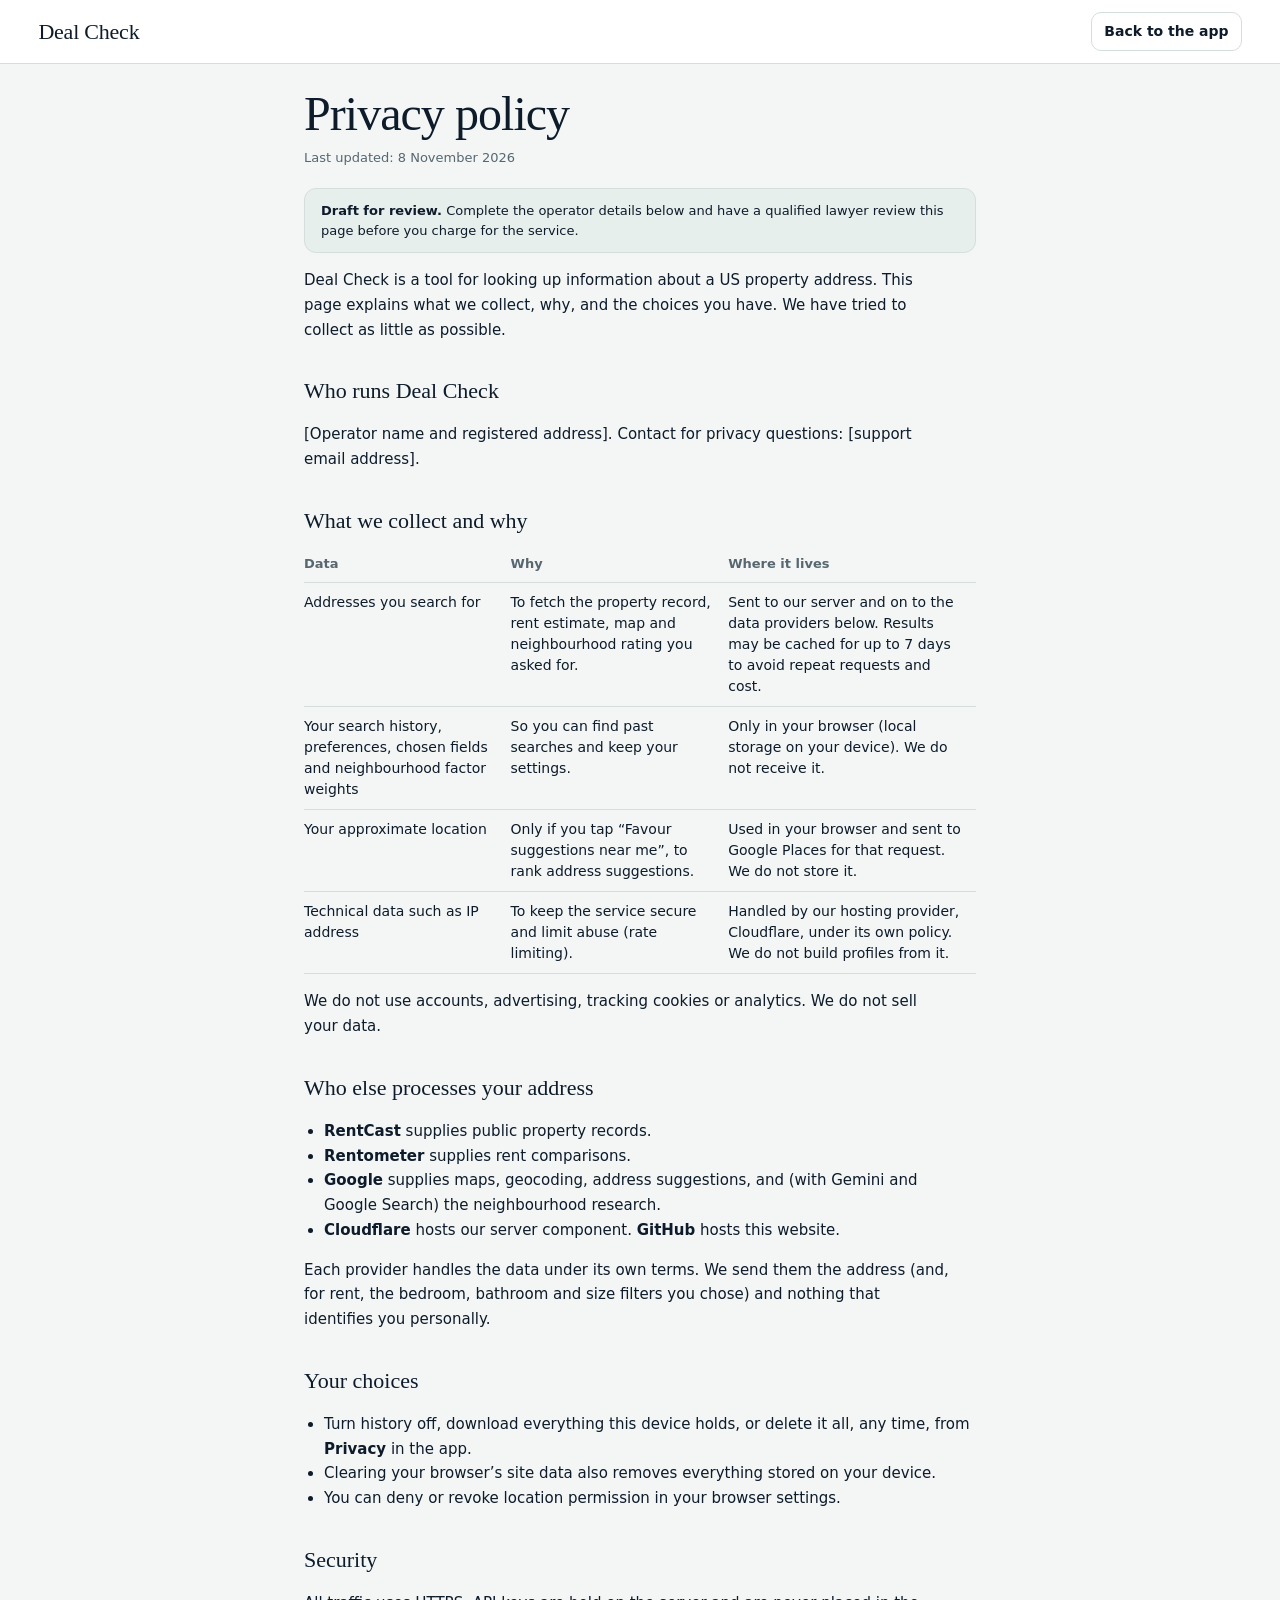
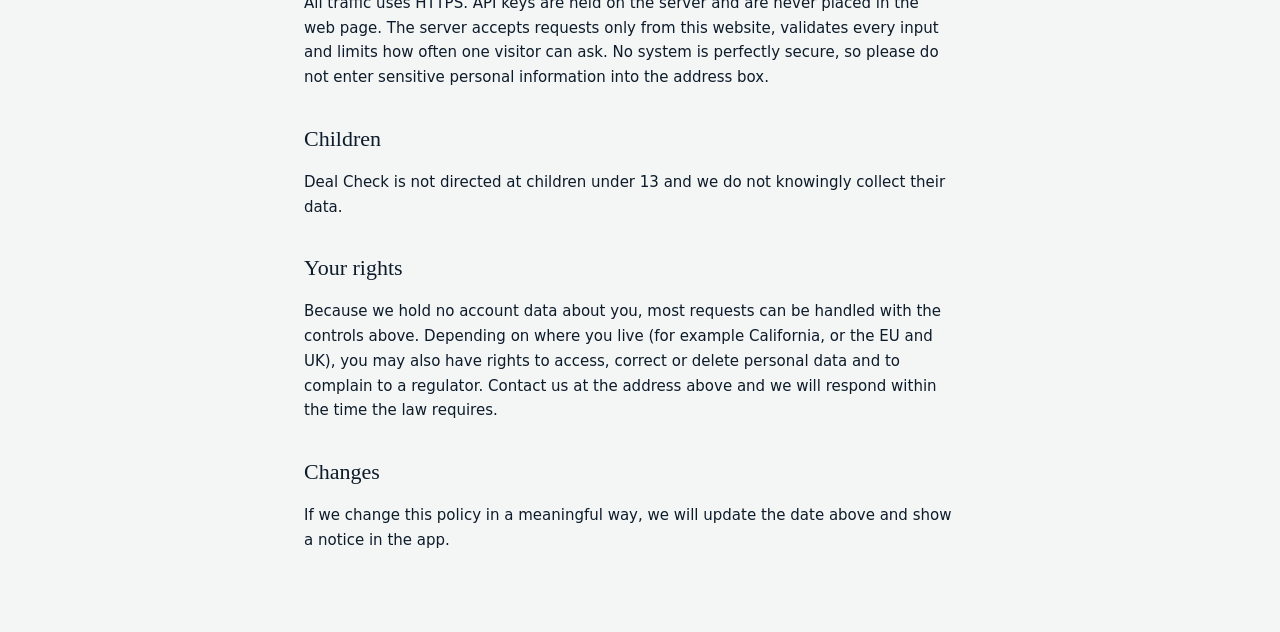
==== privacy.html @ 3b08b1fe "New workspace layout: map band on top 25%, dashboard cards below Co-Authored-By: Claude Sonnet 5.5 <" ====
<!DOCTYPE html>
<html lang="en">
<head>
<meta charset="utf-8">
<meta name="viewport" content="width=device-width, initial-scale=1">
<meta http-equiv="Content-Security-Policy" content="default-src 'self'; style-src 'self' 'unsafe-inline' https://fonts.googleapis.com; font-src https://fonts.gstatic.com; base-uri 'self'; form-action 'none'; object-src 'none'">
<title>Privacy policy | Deal Check</title>
<link href="https://fonts.googleapis.com/css2?family=Hanken+Grotesk:wght@400;500;600&family=Newsreader:opsz,wght@6..72,400;6..72,500&display=swap" rel="stylesheet">
<link rel="stylesheet" href="style.css?v=20261108f">
</head>
<body>
<header class="bar"><a class="brand" href="./">Deal Check</a><nav><a class="btn quiet" href="./">Back to the app</a></nav></header>
<main class="legal">
  <h1>Privacy policy</h1>
  <p class="updated">Last updated: 8 November 2026</p>
  <div class="draft"><strong>Draft for review.</strong> Complete the operator details below and have a qualified lawyer review this page before you charge for the service.</div>

  <p>Deal Check is a tool for looking up information about a US property address. This page explains what we collect, why, and the choices you have. We have tried to collect as little as possible.</p>

  <h2>Who runs Deal Check</h2>
  <p>[Operator name and registered address]. Contact for privacy questions: [support email address].</p>

  <h2>What we collect and why</h2>
  <table>
    <tr><th>Data</th><th>Why</th><th>Where it lives</th></tr>
    <tr><td>Addresses you search for</td><td>To fetch the property record, rent estimate, map and neighbourhood rating you asked for.</td><td>Sent to our server and on to the data providers below. Results may be cached for up to 7 days to avoid repeat requests and cost.</td></tr>
    <tr><td>Your search history, preferences, chosen fields and neighbourhood factor weights</td><td>So you can find past searches and keep your settings.</td><td>Only in your browser (local storage on your device). We do not receive it.</td></tr>
    <tr><td>Your approximate location</td><td>Only if you tap “Favour suggestions near me”, to rank address suggestions.</td><td>Used in your browser and sent to Google Places for that request. We do not store it.</td></tr>
    <tr><td>Technical data such as IP address</td><td>To keep the service secure and limit abuse (rate limiting).</td><td>Handled by our hosting provider, Cloudflare, under its own policy. We do not build profiles from it.</td></tr>
  </table>
  <p>We do not use accounts, advertising, tracking cookies or analytics. We do not sell your data.</p>

  <h2>Who else processes your address</h2>
  <ul>
    <li><strong>RentCast</strong> supplies public property records.</li>
    <li><strong>Rentometer</strong> supplies rent comparisons.</li>
    <li><strong>Google</strong> supplies maps, geocoding, address suggestions, and (with Gemini and Google Search) the neighbourhood research.</li>
    <li><strong>Cloudflare</strong> hosts our server component. <strong>GitHub</strong> hosts this website.</li>
  </ul>
  <p>Each provider handles the data under its own terms. We send them the address (and, for rent, the bedroom, bathroom and size filters you chose) and nothing that identifies you personally.</p>

  <h2>Your choices</h2>
  <ul>
    <li>Turn history off, download everything this device holds, or delete it all, any time, from <strong>Privacy</strong> in the app.</li>
    <li>Clearing your browser’s site data also removes everything stored on your device.</li>
    <li>You can deny or revoke location permission in your browser settings.</li>
  </ul>

  <h2>Security</h2>
  <p>All traffic uses HTTPS. API keys are held on the server and are never placed in the web page. The server accepts requests only from this website, validates every input and limits how often one visitor can ask. No system is perfectly secure, so please do not enter sensitive personal information into the address box.</p>

  <h2>Children</h2>
  <p>Deal Check is not directed at children under 13 and we do not knowingly collect their data.</p>

  <h2>Your rights</h2>
  <p>Because we hold no account data about you, most requests can be handled with the controls above. Depending on where you live (for example California, or the EU and UK), you may also have rights to access, correct or delete personal data and to complain to a regulator. Contact us at the address above and we will respond within the time the law requires.</p>

  <h2>Changes</h2>
  <p>If we change this policy in a meaningful way, we will update the date above and show a notice in the app.</p>
</main>
</body>
</html>
---- style.css ----
/* Deal Check: shared styles for the app and the legal pages */
:root {
  --paper: #f3f6f5; --surface: #ffffff; --ink: #0e1b2a; --muted: #566770;
  --line: #d6dedd; --accent: #17695f; --accent-deep: #0c3f3a; --accent-ink: #ffffff;
  --wash: #e7efed; --err: #a8261c; --shadow: 0 1px 2px rgba(14,27,42,.06), 0 12px 32px -12px rgba(14,27,42,.22);
  --panel: clamp(520px, 56vw, 900px);
  --deep: #0d2b2e; --deep-ink: #eaf3f1;
  --serif: "Newsreader", Georgia, "Times New Roman", serif;
  --sans: "Hanken Grotesk", system-ui, -apple-system, "Segoe UI", sans-serif;
}
@media (prefers-color-scheme: dark) {
  :root {
    --paper: #0a1218; --surface: #111c24; --ink: #e8efee; --muted: #93a6ad;
    --line: #25343d; --accent: #5cc2b3; --accent-deep: #8fd8cc; --accent-ink: #062320;
    --wash: #15242c; --err: #f1978e; --shadow: 0 1px 2px rgba(0,0,0,.4), 0 12px 32px -12px rgba(0,0,0,.7);
  }
}
* { box-sizing: border-box; }
html { -webkit-text-size-adjust: 100%; }
body { margin: 0; font-family: var(--sans); font-size: 15px; line-height: 1.5; color: var(--ink); background: var(--paper); min-height: 100vh; }
a { color: var(--accent); text-underline-offset: 3px; }
:focus-visible { outline: 2px solid var(--accent); outline-offset: 2px; border-radius: 4px; }
[hidden] { display: none !important; }
small { color: var(--muted); font-size: 12px; line-height: 1.5; }

/* ---------- Buttons and fields ---------- */
button, .btn { font: inherit; font-size: 14px; font-weight: 600; padding: 10px 16px; border-radius: 10px; border: 1px solid var(--line); background: var(--surface); color: var(--ink); cursor: pointer; text-decoration: none; text-align: center; display: inline-flex; align-items: center; justify-content: center; gap: 8px; transition: background-color .15s, border-color .15s; }
button:hover:not(:disabled), .btn:hover { border-color: var(--accent); }
button:disabled { opacity: .55; cursor: default; }
button.primary { background: var(--accent); color: var(--accent-ink); border-color: var(--accent); }
button.primary:hover:not(:disabled) { background: var(--accent-deep); border-color: var(--accent-deep); color: var(--paper); }
button.quiet { border-color: transparent; background: transparent; color: var(--ink); }
button.quiet:hover { background: var(--wash); border-color: transparent; }
button.danger { color: var(--err); }
.linkbtn { background: none; border: 0; padding: 0; color: var(--accent); font: inherit; font-size: 13px; font-weight: 500; cursor: pointer; text-align: left; display: inline; }
.linkbtn:disabled { color: var(--muted); }
label { display: block; font-size: 13px; font-weight: 600; margin-bottom: 6px; }
input[type=text], input[type=search], select { width: 100%; padding: 11px 13px; font: inherit; font-size: 15px; color: var(--ink); background: var(--surface); border: 1px solid var(--line); border-radius: 10px; }
select { appearance: auto; }
label.pick { display: flex; align-items: center; gap: 10px; font-weight: 400; margin: 0; font-size: 14px; }
.row { display: flex; gap: 8px; }
.row > * { flex: 1; }

/* ---------- Top bar ---------- */
.bar { display: flex; align-items: center; justify-content: space-between; gap: 12px; padding: 14px clamp(16px, 4vw, 40px); }
.brand { display: flex; align-items: center; gap: 10px; font-family: var(--serif); font-size: 22px; font-weight: 500; letter-spacing: -.01em; color: var(--ink); text-decoration: none; }
.brand svg { width: 28px; height: 28px; color: var(--accent); }
.bar nav { display: flex; gap: 4px; }
.bar nav button, .bar nav a { padding: 8px 12px; font-size: 14px; }
.count { display: inline-block; min-width: 20px; padding: 0 6px; border-radius: 10px; background: var(--wash); color: var(--accent-deep); font-size: 12px; line-height: 20px; text-align: center; }

/* ---------- Home ---------- */
body.home #work { display: none; }
body:not(.home) #hero { display: none; }
#hero { min-height: calc(100vh - 66px); display: flex; flex-direction: column; }
.hero-grid { flex: 1; display: grid; grid-template-columns: minmax(0, 1.05fr) minmax(0, .95fr); gap: clamp(24px, 5vw, 72px); align-items: center; padding: 0 clamp(16px, 4vw, 40px) 24px; max-width: 1280px; width: 100%; margin: 0 auto; }
.hero-copy { max-width: 600px; }
.hero-copy h1 { font-family: var(--serif); font-weight: 400; font-size: clamp(40px, 6vw, 72px); line-height: 1.02; letter-spacing: -.025em; margin: 0 0 18px; }
.hero-copy p.lede { font-size: 18px; line-height: 1.55; color: var(--muted); margin: 0 0 28px; max-width: 46ch; }
.searchbox { background: var(--surface); border: 1px solid var(--line); border-radius: 16px; padding: 10px; box-shadow: var(--shadow); }
.searchbox .acwrap { position: relative; }
.searchbox .field { display: flex; gap: 8px; align-items: stretch; }
.searchbox input#addr { border: 0; background: transparent; font-size: 17px; padding: 14px 14px; }
.searchbox input#addr:focus-visible { outline: none; }
.searchbox .field:focus-within { outline: 2px solid var(--accent); outline-offset: 2px; border-radius: 12px; }
.searchbox button.primary { padding: 0 22px; border-radius: 12px; white-space: nowrap; }
.searchbox .aux { display: flex; justify-content: space-between; gap: 12px; flex-wrap: wrap; padding: 8px 6px 2px; }
#status { font-size: 13px; min-height: 20px; color: var(--muted); padding: 8px 4px 0; }
#status.err { color: var(--err); }
.recents { margin-top: 18px; display: flex; flex-wrap: wrap; gap: 8px; align-items: center; }
.recents span { font-size: 13px; color: var(--muted); margin-right: 4px; }
.recents button { font-size: 13px; font-weight: 500; padding: 6px 12px; border-radius: 999px; background: transparent; max-width: 100%; overflow: hidden; text-overflow: ellipsis; white-space: nowrap; }
.hero-art { width: 100%; max-width: 560px; justify-self: center; color: var(--accent); }
.hero-art svg { width: 100%; height: auto; display: block; }
.hero-art .lot { fill: none; stroke: currentColor; stroke-width: 1.4; stroke-linecap: round; stroke-linejoin: round; opacity: .55; }
.hero-art .lot.main { stroke-width: 2.4; opacity: 1; }
.hero-art .house { fill: var(--wash); stroke: currentColor; stroke-width: 2.4; stroke-linejoin: round; }
.hero-art .road { fill: none; stroke: var(--line); stroke-width: 22; stroke-linecap: round; }
.hero-art .dash { fill: none; stroke: var(--muted); stroke-width: 1.4; stroke-dasharray: 7 9; opacity: .6; }
.hero-art .pin { fill: var(--accent); }
.hero-art .pinhole { fill: var(--surface); }
.draw { stroke-dasharray: 1; stroke-dashoffset: 1; animation: draw 1.6s cubic-bezier(.3,.7,.2,1) .15s forwards; }
@keyframes draw { to { stroke-dashoffset: 0; } }
.proof { max-width: 1280px; width: 100%; margin: 0 auto; padding: 0 clamp(16px, 4vw, 40px) 36px; display: grid; grid-template-columns: repeat(3, 1fr); gap: 0; }
.proof div { padding: 18px 24px 4px 0; border-top: 1px solid var(--line); }
.proof div + div { padding-left: 24px; border-left: 1px solid var(--line); }
.proof h2 { font-family: var(--serif); font-weight: 500; font-size: 20px; margin: 0 0 4px; }
.proof p { margin: 0; color: var(--muted); font-size: 14px; max-width: 34ch; }
.foot-note { padding: 0 clamp(16px, 4vw, 40px) 28px; max-width: 1280px; width: 100%; margin: 0 auto; color: var(--muted); font-size: 12px; }
.foot-note a { color: var(--muted); }

/* ---------- Workspace ---------- */
#work { display: grid; grid-template-columns: var(--panel) minmax(0, 1fr); height: 100vh; }
body:not(.home) .bar { position: absolute; z-index: 40; width: var(--panel); padding: 12px 20px; background: var(--surface); border-bottom: 1px solid var(--line); border-right: 1px solid var(--line); }
body:not(.home) #work { padding-top: 0; }
#panel { background: var(--surface); border-right: 1px solid var(--line); overflow-y: auto; padding: 74px 20px 28px; display: flex; flex-direction: column; gap: 16px; }
#found { font-family: var(--serif); font-size: 24px; line-height: 1.2; letter-spacing: -.01em; }
#acc { font-size: 13px; color: var(--muted); margin-top: -8px; }
.kpis { display: grid; grid-template-columns: repeat(3, 1fr); border: 1px solid var(--line); border-radius: 14px; overflow: hidden; background: var(--paper); }
.kpis div { padding: 12px 14px; min-width: 0; }
.kpis div + div { border-left: 1px solid var(--line); }
.kpis b { display: block; font-family: var(--serif); font-weight: 500; font-size: 24px; line-height: 1.1; letter-spacing: -.01em; white-space: nowrap; overflow: hidden; text-overflow: ellipsis; }
.kpis span { font-size: 12px; color: var(--muted); }
.tabs { display: flex; gap: 4px; border-bottom: 1px solid var(--line); margin: 0 -4px; }
.tabs button { border: 0; border-radius: 0; background: transparent; padding: 10px 14px; color: var(--muted); border-bottom: 2px solid transparent; margin-bottom: -1px; }
.tabs button[aria-selected=true] { color: var(--ink); border-bottom-color: var(--accent); }
.tabs button:hover { border-color: transparent; border-bottom-color: var(--line); }
.tabs button[aria-selected=true]:hover { border-bottom-color: var(--accent); }
.tabpanel { display: flex; flex-direction: column; gap: 12px; }
.tabpanel h2 { font-family: var(--serif); font-weight: 500; font-size: 20px; margin: 0; }
.note { color: var(--muted); font-size: 12px; line-height: 1.5; }
.err { color: var(--err); font-size: 13px; }
dl { margin: 0; display: grid; grid-template-columns: 1fr auto; gap: 0 16px; font-size: 14px; }
dt, dd { padding: 9px 0; border-bottom: 1px solid var(--line); margin: 0; }
dt { color: var(--muted); } dd { font-weight: 600; text-align: right; }
details summary { cursor: pointer; color: var(--accent); font-weight: 600; font-size: 14px; padding: 4px 0; }
details > div, details > ul, details > p { margin-top: 8px; }
#pickList, #rPickList { display: grid; gap: 8px; }
#rent .grid2 { display: grid; grid-template-columns: 1fr 1fr; gap: 10px; }
#rent .f label { font-size: 12px; color: var(--muted); font-weight: 500; }
#rent select, #rent input[type=text] { padding: 9px 11px; font-size: 14px; }
#rentOut .big { font-family: var(--serif); font-size: 34px; line-height: 1.1; letter-spacing: -.02em; margin: 4px 0 10px; }
#rentOut .big span { font-family: var(--sans); font-size: 13px; letter-spacing: 0; color: var(--muted); }
#nrsOut .score { display: flex; align-items: baseline; gap: 14px; margin: 4px 0 8px; }
#nrsOut .score b { font-family: var(--serif); font-weight: 500; font-size: 56px; line-height: 1; color: var(--accent); }
#nrsOut .score span { color: var(--muted); font-size: 13px; }
#nrsOut table { width: 100%; border-collapse: collapse; font-size: 13px; margin-top: 8px; }
#nrsOut th, #nrsOut td { text-align: right; padding: 7px 4px; border-bottom: 1px solid var(--line); }
#nrsOut th:first-child, #nrsOut td:first-child { text-align: left; }
#nrsOut th { color: var(--muted); font-weight: 500; }
#nrsOut details { margin-top: 10px; }
#nrsOut p, #nrsOut li { margin: 6px 0; font-size: 13px; line-height: 1.5; }
#nrsOut ul { padding-left: 18px; margin: 4px 0; }
.panel-foot { margin-top: auto; padding-top: 8px; display: flex; gap: 14px; flex-wrap: wrap; }
.panel-foot a { font-size: 12px; color: var(--muted); }

#stage { position: relative; min-height: 100vh; }
#map { position: absolute; inset: 0; }
#empty { position: absolute; inset: 0; display: grid; place-items: center; color: var(--muted); padding: 24px; text-align: center; }
.mapctl { position: absolute; top: 16px; right: 16px; display: flex; flex-direction: column; gap: 8px; align-items: flex-end; z-index: 5; }
.mapctl .seg, .mapctl .zoom { display: flex; background: var(--surface); border: 1px solid var(--line); border-radius: 12px; box-shadow: var(--shadow); overflow: hidden; }
.mapctl button { border: 0; border-radius: 0; padding: 9px 14px; background: transparent; }
.mapctl button[aria-pressed=true] { background: var(--accent); color: var(--accent-ink); }
.mapctl .zoom button { padding: 9px 14px; font-size: 18px; line-height: 1; }
.mapctl .zoom button + button { border-left: 1px solid var(--line); }
.mapctl .btn { box-shadow: var(--shadow); font-size: 13px; padding: 8px 12px; }
.maplegal { position: absolute; left: 16px; bottom: 16px; max-width: 360px; font-size: 11px; color: var(--muted); background: var(--surface); padding: 6px 10px; border-radius: 8px; border: 1px solid var(--line); z-index: 5; }

/* ---------- Suggestions ---------- */
#acList { display: none; position: absolute; left: -10px; right: -10px; top: calc(100% + 10px); z-index: 60; background: var(--surface); border: 1px solid var(--line); border-radius: 14px; max-height: 340px; overflow-y: auto; box-shadow: var(--shadow); }
#acList .grp { font-size: 12px; font-weight: 600; color: var(--muted); padding: 10px 14px 4px; }
#acList .opt { padding: 9px 14px; cursor: pointer; font-size: 15px; line-height: 1.3; }
#acList .opt small { display: block; }
#acList .opt[aria-selected=true], #acList .opt:hover { background: var(--wash); }
#acList .foot { padding: 8px 14px; border-top: 1px solid var(--line); }

/* ---------- Dialogs ---------- */
dialog { border: 1px solid var(--line); border-radius: 18px; padding: 0; background: var(--surface); color: var(--ink); box-shadow: var(--shadow); width: min(640px, calc(100vw - 24px)); max-height: calc(100vh - 32px); }
dialog::backdrop { background: rgba(8,16,24,.55); }
dialog[open] { display: flex; flex-direction: column; }
.dlg-head { display: flex; align-items: flex-start; justify-content: space-between; gap: 12px; padding: 20px 22px 8px; }
.dlg-head h2 { font-family: var(--serif); font-weight: 500; font-size: 26px; margin: 0; letter-spacing: -.01em; }
.dlg-head p { margin: 4px 0 0; color: var(--muted); font-size: 13px; }
.dlg-body { padding: 8px 22px 22px; overflow-y: auto; display: flex; flex-direction: column; gap: 14px; }
.dlg-tools { display: flex; gap: 8px; flex-wrap: wrap; align-items: center; }
.dlg-tools input { flex: 1; min-width: 160px; }
#histList { list-style: none; margin: 0; padding: 0; border-top: 1px solid var(--line); }
#histList li { display: flex; gap: 10px; align-items: center; padding: 12px 0; border-bottom: 1px solid var(--line); }
#histList .open { flex: 1; min-width: 0; text-align: left; background: none; border: 0; padding: 0; display: block; font-weight: 400; }
#histList .addr { display: block; font-weight: 600; font-size: 15px; overflow: hidden; text-overflow: ellipsis; white-space: nowrap; }
#histList .meta { display: flex; gap: 6px 14px; flex-wrap: wrap; font-size: 12px; color: var(--muted); margin-top: 2px; }
#histList .meta b { color: var(--ink); font-weight: 600; }
#histList .del { padding: 6px 10px; font-size: 13px; }
.empty-state { padding: 28px 0; color: var(--muted); text-align: center; }
.setting { display: flex; gap: 12px; align-items: flex-start; padding: 12px 14px; background: var(--paper); border: 1px solid var(--line); border-radius: 12px; }
.setting input { margin-top: 4px; width: 18px; height: 18px; accent-color: var(--accent); }
.setting strong { display: block; font-size: 14px; }
.setting small { display: block; }
.dlg-body h3 { font-size: 14px; margin: 6px 0 0; }
.dlg-body p, .dlg-body li { font-size: 13px; color: var(--muted); margin: 0; }
.dlg-body ul { margin: 0; padding-left: 18px; display: grid; gap: 4px; }

/* ---------- Notice bar ---------- */
#notice { position: fixed; left: 50%; transform: translateX(-50%); bottom: 16px; z-index: 80; width: min(560px, calc(100vw - 24px)); background: var(--ink); color: var(--paper); border-radius: 14px; padding: 14px 16px; display: flex; gap: 14px; align-items: center; box-shadow: var(--shadow); font-size: 13px; }
#notice p { margin: 0; flex: 1; }
#notice button:not(.linkbtn) { padding: 8px 14px; font-size: 13px; background: var(--paper); color: var(--ink); border-color: var(--paper); }
#notice .linkbtn { color: var(--paper); text-decoration: underline; font-size: 13px; background: none; border: 0; padding: 0; }

/* ---------- Legal pages ---------- */
.legal { max-width: 720px; margin: 0 auto; padding: 8px clamp(16px, 4vw, 24px) 64px; }
.legal h1 { font-family: var(--serif); font-weight: 400; font-size: clamp(34px, 5vw, 48px); letter-spacing: -.02em; line-height: 1.1; margin: 16px 0 6px; }
.legal h2 { font-family: var(--serif); font-weight: 500; font-size: 22px; margin: 32px 0 6px; }
.legal p, .legal li { color: var(--ink); line-height: 1.65; max-width: 68ch; }
.legal ul { padding-left: 20px; }
.legal .updated { color: var(--muted); font-size: 13px; margin: 0 0 20px; }
.legal .draft { background: var(--wash); border: 1px solid var(--line); border-radius: 12px; padding: 12px 16px; font-size: 13px; margin: 16px 0 8px; }
.legal table { width: 100%; border-collapse: collapse; font-size: 14px; margin: 8px 0; }
.legal th, .legal td { text-align: left; padding: 9px 10px 9px 0; border-bottom: 1px solid var(--line); vertical-align: top; }
.legal th { color: var(--muted); font-weight: 600; font-size: 13px; }

/* ---------- Small screens ---------- */
@media (max-width: 900px) {
  .hero-grid { grid-template-columns: 1fr; padding-top: 8px; }
  .hero-art { order: -1; max-width: 200px; }
  .proof { grid-template-columns: 1fr; }
  .proof div + div { padding-left: 0; border-left: 0; }
  #hero { min-height: 0; }
  #work { grid-template-columns: 1fr; height: auto; }
  body:not(.home) .bar { position: static; width: auto; border-right: 0; }
  #panel { padding-top: 16px; border-right: 0; overflow: visible; }
  #stage { min-height: 70vh; order: -1; }
  body:not(.home) #work { display: flex; flex-direction: column; }
  .maplegal { display: none; }
}
@media (max-width: 520px) {
  .searchbox .field { flex-direction: column; }
  .searchbox button.primary { padding: 13px; }
  .kpis b { font-size: 20px; }
  #rent .grid2 { grid-template-columns: 1fr; }
}
@media (prefers-reduced-motion: reduce) {
  .draw { animation: none; stroke-dashoffset: 0; }
  * { transition: none !important; }
}
@media print {
  .bar, #notice, .mapctl, .maplegal { display: none !important; }
  #work { display: block; height: auto; } #panel { overflow: visible; }
}



.wgrid { display: grid; grid-template-columns: 1fr 84px; gap: 8px 14px; align-items: center; margin: 10px 0 8px; }
.wgrid label { margin: 0; font-weight: 400; font-size: 14px; }
.wgrid input { padding: 7px 10px; text-align: right; }

/* ===== Workspace: map band on top, report below ===== */
body:not(.home) .bar { position: static; width: auto; padding: 12px clamp(16px, 3vw, 40px); background: var(--surface); border: 0; border-bottom: 1px solid var(--line); }
body:not(.home) #work { display: block; height: auto; padding: 0; }
body:not(.home) #stage { height: 25vh; min-height: 190px; order: 0; position: relative; }
body:not(.home) #panel { display: block; overflow: visible; border: 0; background: transparent; max-width: 1560px; margin: -64px auto 0; padding: 0 clamp(16px, 3vw, 40px) 40px; position: relative; z-index: 3; }
.mapctl { top: 14px; right: clamp(16px, 3vw, 40px); flex-direction: row; align-items: center; }
.maplegal { display: none; }

.hero-card { display: grid; grid-template-columns: minmax(0, 1fr) minmax(320px, 560px); gap: 16px 36px; align-items: center; background: var(--surface); border: 1px solid var(--line); border-radius: 22px; padding: 24px 28px; box-shadow: var(--shadow); }
#found { font-size: clamp(24px, 2.8vw, 38px); line-height: 1.12; }
#acc { margin: 6px 0 0; }
.hero-card .searchbox { box-shadow: none; border-radius: 14px; padding: 6px; background: var(--paper); }
.hero-card .searchbox .field { flex-direction: row; }
.hero-card .searchbox input#addr { font-size: 15px; padding: 11px 12px; }
.hero-card .searchbox button.primary { padding: 0 18px; }
.hero-card #status { min-height: 0; padding: 0 6px; }
.hero-card #status:empty { display: none; }
.hero-card #acList { left: -6px; right: -6px; }

body:not(.home) .kpis { display: grid; grid-template-columns: repeat(4, minmax(0, 1fr)); margin-top: 16px; border: 0; border-radius: 22px; background: var(--deep); color: var(--deep-ink); overflow: hidden; }
.kpis div { padding: 20px 26px 22px; display: flex; flex-direction: column; gap: 6px; cursor: pointer; transition: background-color .15s; }
.kpis div:hover { background: rgba(255,255,255,.06); }
.kpis div + div { border-left: 1px solid rgba(255,255,255,.14); }
.kpis span { order: -1; font-size: 13px; color: rgba(234,243,241,.72); }
.kpis b { font-size: clamp(28px, 3.2vw, 44px); line-height: 1.05; font-weight: 400; }

.cols { display: grid; grid-template-columns: repeat(3, minmax(0, 1fr)); gap: 20px; align-items: start; margin-top: 20px; }
.block { background: var(--surface); border: 1px solid var(--line); border-radius: 22px; padding: 24px; display: flex; flex-direction: column; gap: 12px; scroll-margin-top: 16px; min-width: 0; }
#details h2 { font-family: var(--serif); font-weight: 500; font-size: 22px; margin: 0 0 6px; }
#rent .grid2 { grid-template-columns: 1fr 1fr; }
.panel-foot { margin-top: 24px; padding-top: 0; }

@media (max-width: 1280px) {
  .cols { grid-template-columns: repeat(2, minmax(0, 1fr)); }
  #pNrs { grid-column: 1 / -1; }
}
@media (max-width: 900px) {
  body:not(.home) #stage { min-height: 170px; }
  .hero-card { grid-template-columns: 1fr; padding: 20px; }
  body:not(.home) .kpis { grid-template-columns: repeat(2, minmax(0, 1fr)); }
  .kpis div:nth-child(3) { border-left: 0; }
  .kpis div:nth-child(n+3) { border-top: 1px solid rgba(255,255,255,.14); }
}
@media (max-width: 760px) {
  .cols { grid-template-columns: 1fr; }
  .mapctl .seg button, .mapctl .zoom button { padding: 7px 10px; }
  .hero-card .searchbox .field { flex-direction: column; }
  .hero-card .searchbox button.primary { padding: 11px; }
}
@media (max-width: 900px) { .kpis b { white-space: normal; overflow: visible; font-size: clamp(22px, 6vw, 32px); } }
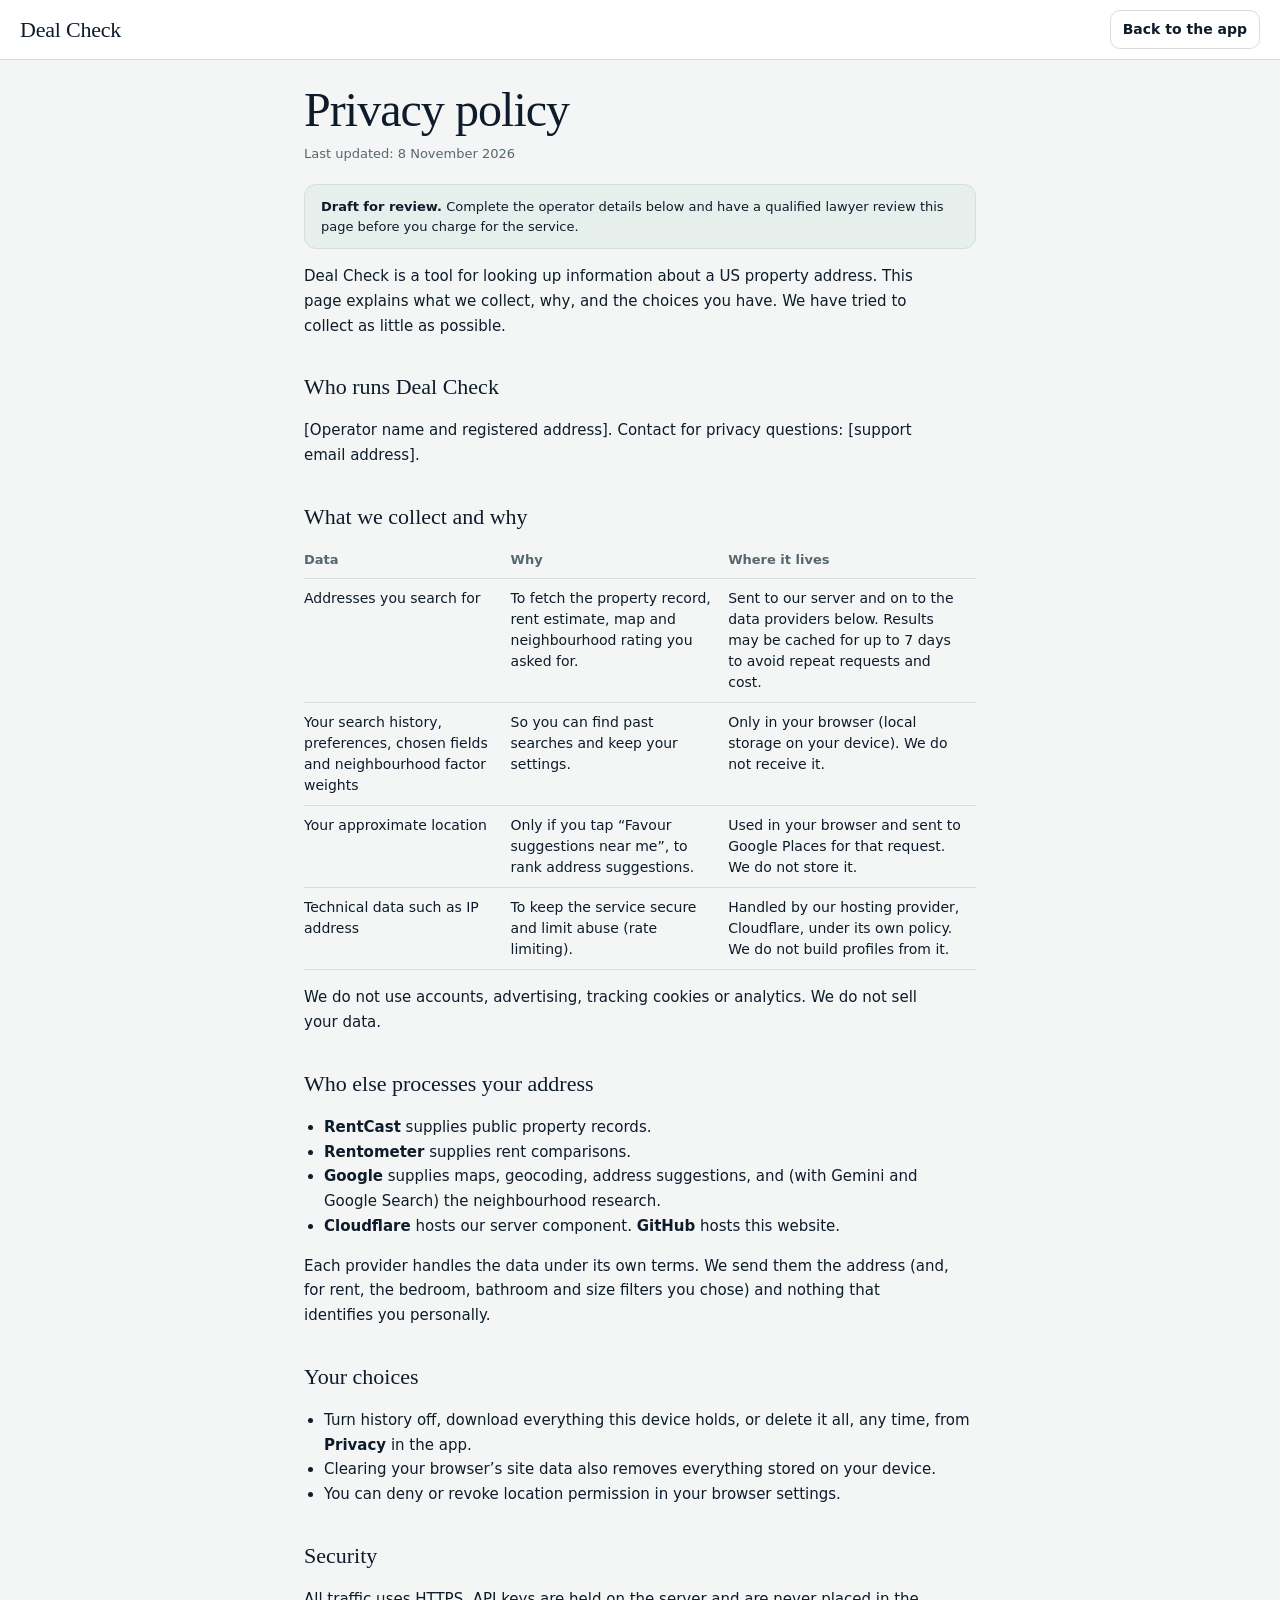
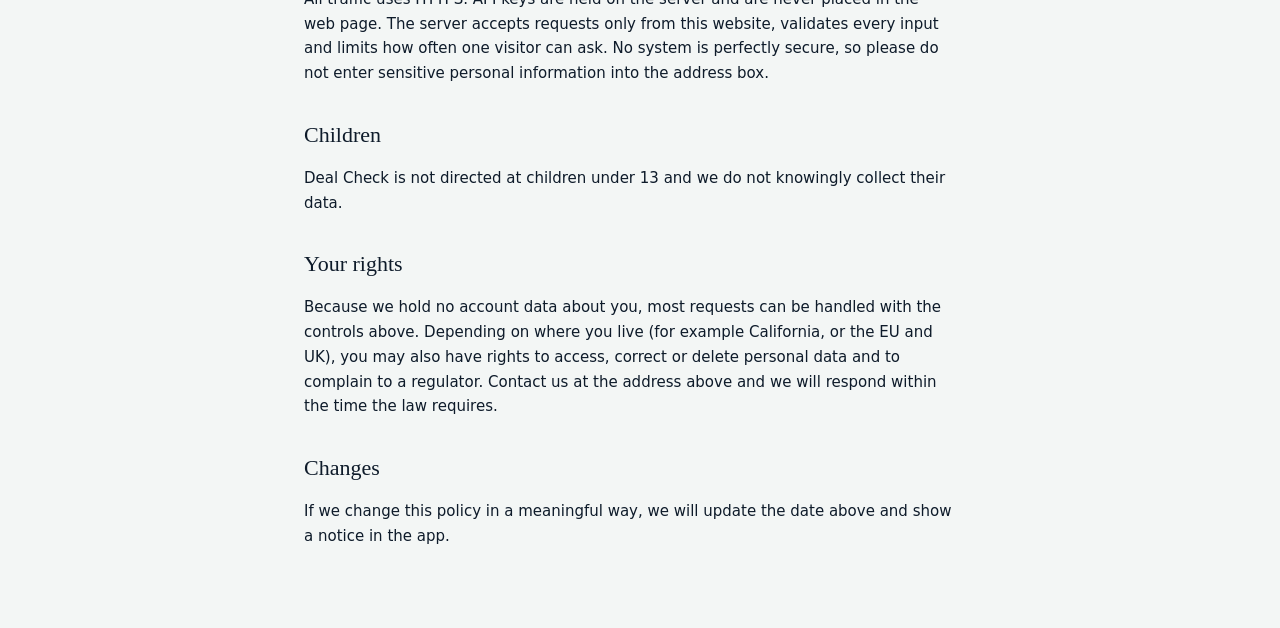
==== commit 489cc16c: "Four-quadrant workspace; apartment/condo building notice with unit number entry Co-Authored-By: Clau" ====
--- a/privacy.html
+++ b/privacy.html
@@ -6,7 +6,7 @@
 <meta http-equiv="Content-Security-Policy" content="default-src 'self'; style-src 'self' 'unsafe-inline' https://fonts.googleapis.com; font-src https://fonts.gstatic.com; base-uri 'self'; form-action 'none'; object-src 'none'">
 <title>Privacy policy | Deal Check</title>
 <link href="https://fonts.googleapis.com/css2?family=Hanken+Grotesk:wght@400;500;600&family=Newsreader:opsz,wght@6..72,400;6..72,500&display=swap" rel="stylesheet">
-<link rel="stylesheet" href="style.css?v=20261108f">
+<link rel="stylesheet" href="style.css?v=20261108h">
 </head>
 <body>
 <header class="bar"><a class="brand" href="./">Deal Check</a><nav><a class="btn quiet" href="./">Back to the app</a></nav></header>
--- a/style.css
+++ b/style.css
@@ -233,53 +233,65 @@
 .wgrid label { margin: 0; font-weight: 400; font-size: 14px; }
 .wgrid input { padding: 7px 10px; text-align: right; }
 
-/* ===== Workspace: map band on top, report below ===== */
-body:not(.home) .bar { position: static; width: auto; padding: 12px clamp(16px, 3vw, 40px); background: var(--surface); border: 0; border-bottom: 1px solid var(--line); }
-body:not(.home) #work { display: block; height: auto; padding: 0; }
-body:not(.home) #stage { height: 25vh; min-height: 190px; order: 0; position: relative; }
-body:not(.home) #panel { display: block; overflow: visible; border: 0; background: transparent; max-width: 1560px; margin: -64px auto 0; padding: 0 clamp(16px, 3vw, 40px) 40px; position: relative; z-index: 3; }
-.mapctl { top: 14px; right: clamp(16px, 3vw, 40px); flex-direction: row; align-items: center; }
+/* ===== Workspace: four quadrants (overview, map, rent, neighbourhood) ===== */
+.sr { position: absolute; left: -9999px; }
+body:not(.home) { height: 100vh; display: flex; flex-direction: column; overflow: hidden; }
+body:not(.home) .bar { position: relative; z-index: 50; width: auto; flex: none; padding: 10px 20px; gap: 20px; background: var(--surface); border: 0; border-bottom: 1px solid var(--line); }
+.barsearch { display: none; flex: 1; max-width: 780px; position: relative; margin: 0 auto; }
+body:not(.home) .barsearch { display: block; }
+body:not(.home) #work { flex: 1; min-height: 0; height: auto; display: grid; grid-template-columns: repeat(2, minmax(0, 1fr)); grid-template-rows: repeat(2, minmax(0, 1fr)); gap: 12px; padding: 12px; }
+.quad { background: var(--surface); border: 1px solid var(--line); border-radius: 18px; padding: 20px 24px; overflow-y: auto; min-width: 0; min-height: 0; display: flex; flex-direction: column; gap: 12px; }
+.plain { display: flex; flex-direction: column; gap: 12px; }
+body:not(.home) #stage { min-height: 0; border-radius: 18px; overflow: hidden; border: 1px solid var(--line); position: relative; }
+.mapctl { top: 12px; right: 12px; flex-direction: row; align-items: center; }
 .maplegal { display: none; }
 
-.hero-card { display: grid; grid-template-columns: minmax(0, 1fr) minmax(320px, 560px); gap: 16px 36px; align-items: center; background: var(--surface); border: 1px solid var(--line); border-radius: 22px; padding: 24px 28px; box-shadow: var(--shadow); }
-#found { font-size: clamp(24px, 2.8vw, 38px); line-height: 1.12; }
-#acc { margin: 6px 0 0; }
-.hero-card .searchbox { box-shadow: none; border-radius: 14px; padding: 6px; background: var(--paper); }
-.hero-card .searchbox .field { flex-direction: row; }
-.hero-card .searchbox input#addr { font-size: 15px; padding: 11px 12px; }
-.hero-card .searchbox button.primary { padding: 0 18px; }
-.hero-card #status { min-height: 0; padding: 0 6px; }
-.hero-card #status:empty { display: none; }
-.hero-card #acList { left: -6px; right: -6px; }
-
-body:not(.home) .kpis { display: grid; grid-template-columns: repeat(4, minmax(0, 1fr)); margin-top: 16px; border: 0; border-radius: 22px; background: var(--deep); color: var(--deep-ink); overflow: hidden; }
-.kpis div { padding: 20px 26px 22px; display: flex; flex-direction: column; gap: 6px; cursor: pointer; transition: background-color .15s; }
+/* search lives in the top bar */
+.barsearch .searchbox { box-shadow: none; border-radius: 12px; padding: 4px; background: var(--paper); }
+.barsearch .searchbox .field { flex-direction: row; }
+.barsearch .searchbox input#addr { font-size: 15px; padding: 9px 12px; }
+.barsearch .searchbox button.primary { padding: 0 16px; }
+.barsearch .aux { display: none; }
+.barsearch #status { position: absolute; left: 0; right: 0; top: calc(100% + 6px); z-index: 70; min-height: 0; background: var(--surface); border: 1px solid var(--line); border-radius: 10px; padding: 8px 12px; box-shadow: var(--shadow); }
+.barsearch #status:empty { display: none; }
+.barsearch #acList { left: 0; right: 0; top: calc(100% + 8px); }
+
+/* overview quadrant */
+#found { font-family: var(--serif); font-size: clamp(20px, 2vw, 28px); line-height: 1.15; letter-spacing: -.01em; }
+#acc { margin: 4px 0 0; }
+.callout { background: var(--wash); border: 1px solid var(--line); border-left: 4px solid var(--accent); border-radius: 12px; padding: 14px 16px; display: flex; flex-direction: column; gap: 8px; }
+.callout strong { font-size: 15px; }
+.callout p { margin: 0; font-size: 13px; line-height: 1.5; color: var(--muted); max-width: 70ch; }
+.unitrow { display: flex; gap: 8px; flex-wrap: wrap; }
+.unitrow input { flex: 1; min-width: 150px; max-width: 240px; padding: 9px 12px; }
+.unitrow button { padding: 9px 16px; }
+body:not(.home) .kpis { display: grid; grid-template-columns: repeat(auto-fit, minmax(130px, 1fr)); border: 0; border-radius: 16px; background: var(--deep); color: var(--deep-ink); overflow: hidden; }
+.kpis div { padding: 14px 18px 16px; display: flex; flex-direction: column; gap: 4px; cursor: pointer; transition: background-color .15s; }
 .kpis div:hover { background: rgba(255,255,255,.06); }
 .kpis div + div { border-left: 1px solid rgba(255,255,255,.14); }
-.kpis span { order: -1; font-size: 13px; color: rgba(234,243,241,.72); }
-.kpis b { font-size: clamp(28px, 3.2vw, 44px); line-height: 1.05; font-weight: 400; }
-
-.cols { display: grid; grid-template-columns: repeat(3, minmax(0, 1fr)); gap: 20px; align-items: start; margin-top: 20px; }
-.block { background: var(--surface); border: 1px solid var(--line); border-radius: 22px; padding: 24px; display: flex; flex-direction: column; gap: 12px; scroll-margin-top: 16px; min-width: 0; }
-#details h2 { font-family: var(--serif); font-weight: 500; font-size: 22px; margin: 0 0 6px; }
-#rent .grid2 { grid-template-columns: 1fr 1fr; }
-.panel-foot { margin-top: 24px; padding-top: 0; }
-
-@media (max-width: 1280px) {
-  .cols { grid-template-columns: repeat(2, minmax(0, 1fr)); }
-  #pNrs { grid-column: 1 / -1; }
-}
-@media (max-width: 900px) {
-  body:not(.home) #stage { min-height: 170px; }
-  .hero-card { grid-template-columns: 1fr; padding: 20px; }
-  body:not(.home) .kpis { grid-template-columns: repeat(2, minmax(0, 1fr)); }
-  .kpis div:nth-child(3) { border-left: 0; }
-  .kpis div:nth-child(n+3) { border-top: 1px solid rgba(255,255,255,.14); }
-}
-@media (max-width: 760px) {
-  .cols { grid-template-columns: 1fr; }
-  .mapctl .seg button, .mapctl .zoom button { padding: 7px 10px; }
-  .hero-card .searchbox .field { flex-direction: column; }
-  .hero-card .searchbox button.primary { padding: 11px; }
-}
-@media (max-width: 900px) { .kpis b { white-space: normal; overflow: visible; font-size: clamp(22px, 6vw, 32px); } }
+.kpis span { order: -1; font-size: 12px; color: rgba(234,243,241,.72); }
+.kpis b { font-size: clamp(20px, 1.9vw, 28px); line-height: 1.1; font-weight: 400; }
+#details h2 { font-family: var(--serif); font-weight: 500; font-size: 20px; margin: 0 0 4px; }
+.panel-foot { margin-top: auto; padding-top: 8px; display: flex; gap: 14px; flex-wrap: wrap; align-items: center; }
+.panel-foot a { font-size: 12px; color: var(--muted); }
+#rent .grid2 { grid-template-columns: repeat(3, minmax(0, 1fr)); }
+.wgrid { display: grid; grid-template-columns: 1fr 84px; gap: 8px 14px; align-items: center; margin: 10px 0 8px; }
+.wgrid label { margin: 0; font-weight: 400; font-size: 14px; }
+.wgrid input { padding: 7px 10px; text-align: right; }
+
+/* short or narrow screens: one scrolling column, map first */
+@media (max-width: 1000px), (max-height: 560px) {
+  body:not(.home) { height: auto; display: block; overflow: visible; }
+  body:not(.home) .bar { flex-wrap: wrap; }
+  .barsearch { order: 3; flex-basis: 100%; max-width: none; margin: 0; }
+  body:not(.home) #work { display: flex; flex-direction: column; padding: 12px; }
+  body:not(.home) #stage { order: -1; height: 42vh; min-height: 260px; }
+  .quad { overflow: visible; }
+  #rent .grid2 { grid-template-columns: 1fr 1fr; }
+}
+@media (max-width: 520px) {
+  .barsearch .searchbox .field { flex-direction: column; }
+  .barsearch .searchbox button.primary { padding: 10px; }
+  .kpis b { white-space: normal; }
+}
+.quad > *, .plain > * { flex-shrink: 0; }
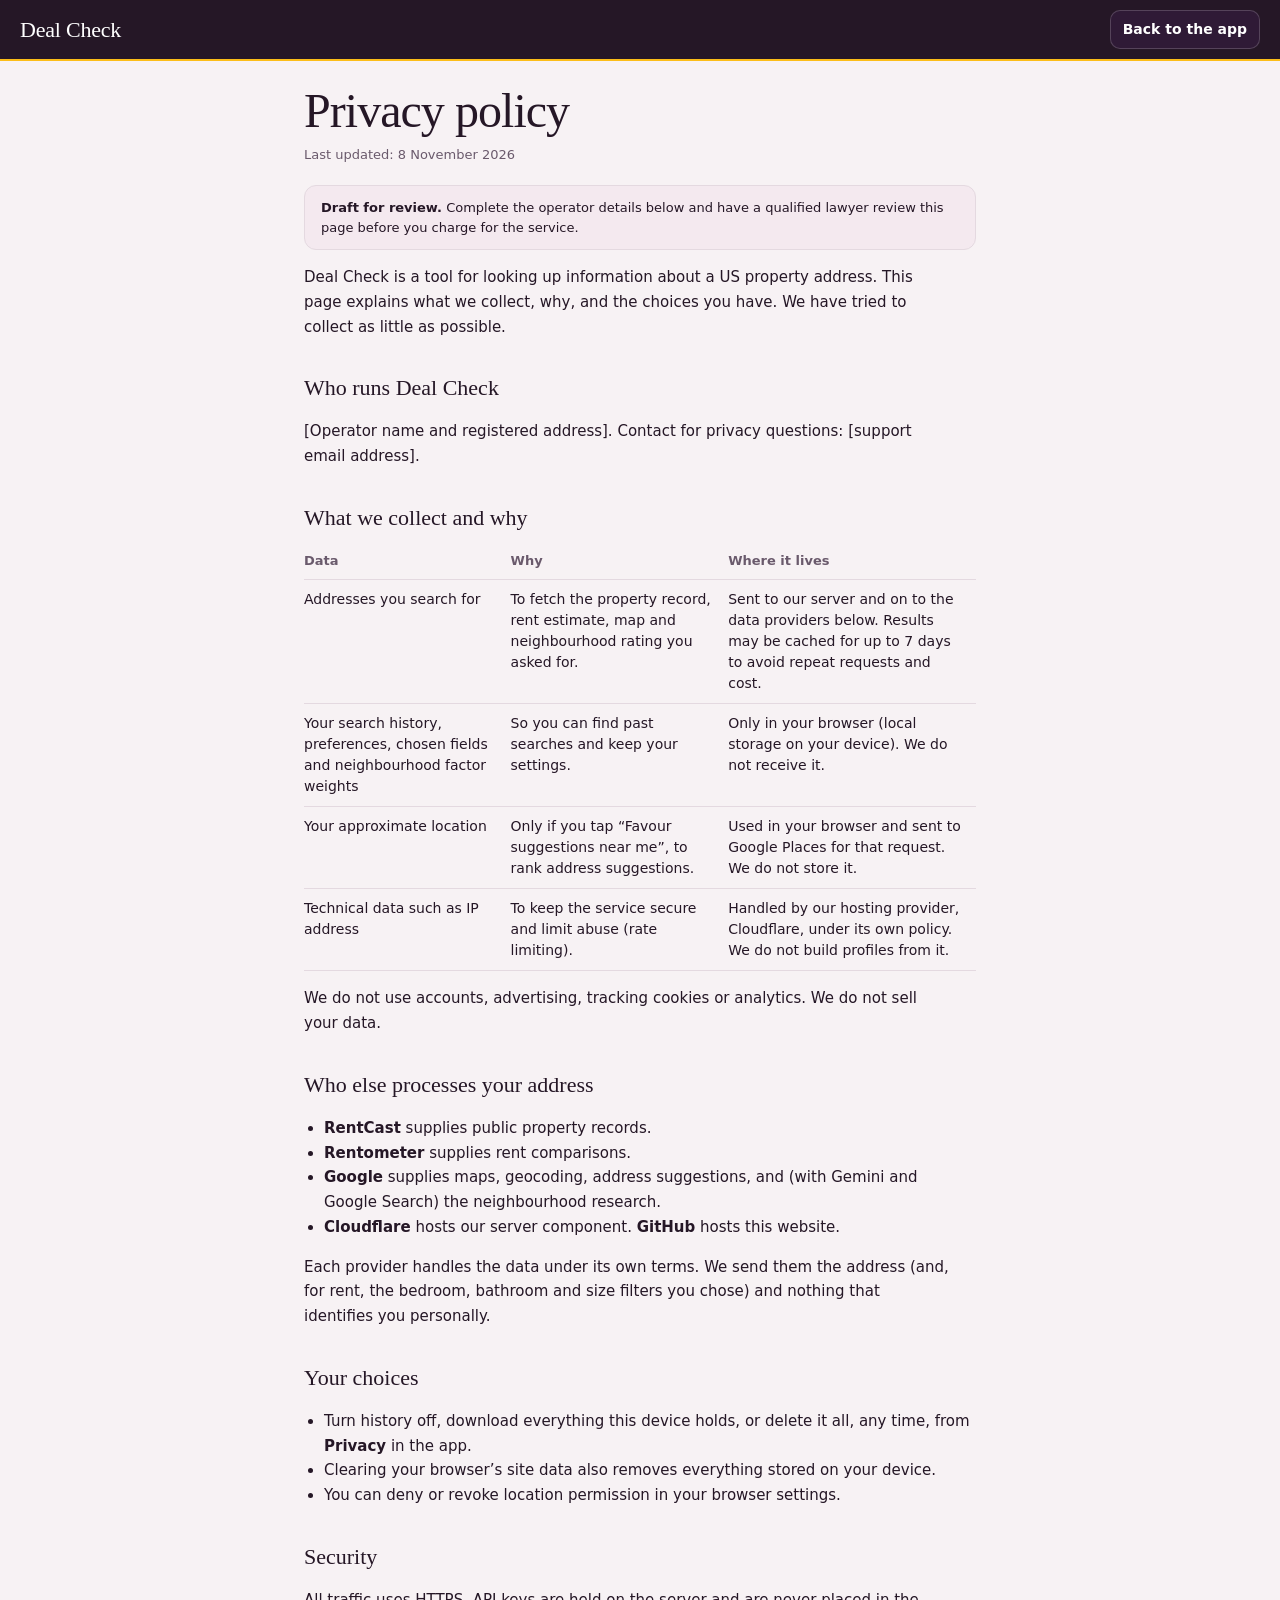
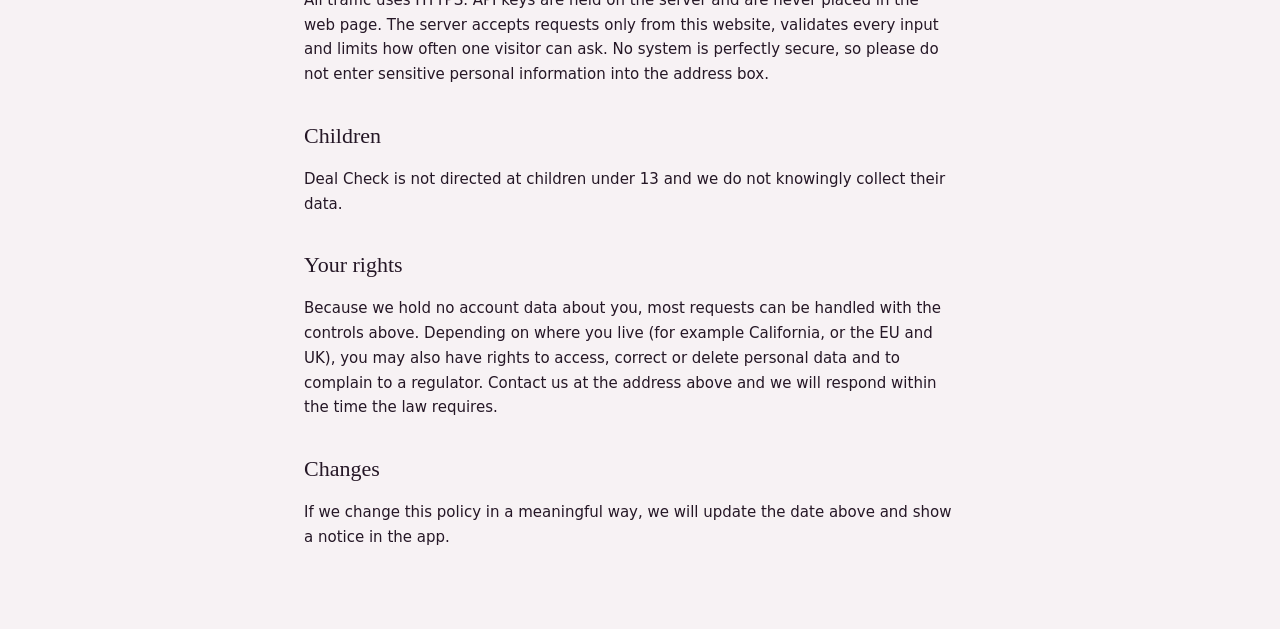
==== commit 032842c6: "Auto-run neighbourhood rating; rebrand with plum, burgundy and gold palette Co-Authored-By: Claude S" ====
--- a/privacy.html
+++ b/privacy.html
@@ -6,7 +6,7 @@
 <meta http-equiv="Content-Security-Policy" content="default-src 'self'; style-src 'self' 'unsafe-inline' https://fonts.googleapis.com; font-src https://fonts.gstatic.com; base-uri 'self'; form-action 'none'; object-src 'none'">
 <title>Privacy policy | Deal Check</title>
 <link href="https://fonts.googleapis.com/css2?family=Hanken+Grotesk:wght@400;500;600&family=Newsreader:opsz,wght@6..72,400;6..72,500&display=swap" rel="stylesheet">
-<link rel="stylesheet" href="style.css?v=20261108h">
+<link rel="stylesheet" href="style.css?v=20261108j">
 </head>
 <body>
 <header class="bar"><a class="brand" href="./">Deal Check</a><nav><a class="btn quiet" href="./">Back to the app</a></nav></header>
--- a/style.css
+++ b/style.css
@@ -1,18 +1,21 @@
 /* Deal Check: shared styles for the app and the legal pages */
 :root {
-  --paper: #f3f6f5; --surface: #ffffff; --ink: #0e1b2a; --muted: #566770;
-  --line: #d6dedd; --accent: #17695f; --accent-deep: #0c3f3a; --accent-ink: #ffffff;
-  --wash: #e7efed; --err: #a8261c; --shadow: 0 1px 2px rgba(14,27,42,.06), 0 12px 32px -12px rgba(14,27,42,.22);
+  /* Brand: deep plum, burgundy, gold and blush pink */
+  --plum: #251726; --burgundy: #5b1f45; --gold: #fcbd18; --gold-deep: #d1a82c; --gold-ink: #251726; --blush: #fa9ba3;
+  --paper: #f7f2f4; --surface: #ffffff; --ink: #251726; --muted: #6a5a6c;
+  --line: #e4d9e0; --accent: #8b2a62; --accent-deep: #5b1f45; --accent-ink: #ffffff;
+  --wash: #f4e9ef; --err: #b3261e; --shadow: 0 1px 2px rgba(37,23,38,.08), 0 14px 34px -14px rgba(37,23,38,.28);
+  --deep: #251726; --deep-ink: #ffffff;
   --panel: clamp(520px, 56vw, 900px);
-  --deep: #0d2b2e; --deep-ink: #eaf3f1;
   --serif: "Newsreader", Georgia, "Times New Roman", serif;
   --sans: "Hanken Grotesk", system-ui, -apple-system, "Segoe UI", sans-serif;
 }
 @media (prefers-color-scheme: dark) {
   :root {
-    --paper: #0a1218; --surface: #111c24; --ink: #e8efee; --muted: #93a6ad;
-    --line: #25343d; --accent: #5cc2b3; --accent-deep: #8fd8cc; --accent-ink: #062320;
-    --wash: #15242c; --err: #f1978e; --shadow: 0 1px 2px rgba(0,0,0,.4), 0 12px 32px -12px rgba(0,0,0,.7);
+    --paper: #150b18; --surface: #241528; --ink: #f6eef3; --muted: #bba8bf;
+    --line: #3d2941; --accent: #fcbd18; --accent-deep: #f7d36a; --accent-ink: #251726;
+    --wash: #2d1a32; --err: #f6a39c; --shadow: 0 1px 2px rgba(0,0,0,.5), 0 14px 34px -14px rgba(0,0,0,.8);
+    --deep: #35182b;
   }
 }
 * { box-sizing: border-box; }
@@ -295,3 +298,42 @@
   .kpis b { white-space: normal; }
 }
 .quad > *, .plain > * { flex-shrink: 0; }
+
+/* ===== Brand layer: plum, burgundy, gold ===== */
+button.primary { background: var(--gold); color: var(--gold-ink); border-color: var(--gold); }
+button.primary:hover:not(:disabled) { background: var(--gold-deep); border-color: var(--gold-deep); color: var(--gold-ink); }
+
+/* dark top bar (and dark home), with tokens scoped so inner controls stay readable */
+.bar, body.home #hero { --ink: #ffffff; --muted: #d8c6dc; --line: rgba(255,255,255,.18); --wash: rgba(255,255,255,.10); --accent: var(--gold); --accent-deep: var(--gold); --surface: #2f1a36; --paper: #251726; --accent-ink: #251726; }
+.bar { color: #fff; }
+.bar .brand svg { color: var(--gold); }
+.bar .count { background: var(--gold); color: var(--plum); }
+body:not(.home) .bar { background: var(--plum); border-bottom: 2px solid var(--gold); }
+.searchbox { --ink: #251726; --muted: #6a5a6c; --line: #e4d9e0; --surface: #ffffff; --paper: #f7f2f4; --wash: #f4e9ef; --accent: #8b2a62; --accent-deep: #5b1f45; --accent-ink: #ffffff; color: #251726; }
+.bar .quiet:hover { background: rgba(255,255,255,.12); }
+
+body.home { background: var(--plum) url("data:image/svg+xml,%3Csvg xmlns='http://www.w3.org/2000/svg' viewBox='0 0 1400 900' preserveAspectRatio='xMidYMid slice'%3E%3Cg fill-opacity='.55'%3E%3Cpath d='M0 0L380 0 170 260z' fill='%2335182b'/%3E%3Cpath d='M380 0L760 0 560 300 170 260z' fill='%235b1f45' fill-opacity='.35'/%3E%3Cpath d='M760 0L1180 0 980 240 560 300z' fill='%2335182b'/%3E%3Cpath d='M1180 0L1400 0 1400 330 980 240z' fill='%235b1f45' fill-opacity='.4'/%3E%3Cpath d='M0 260L170 260 90 620 0 560z' fill='%235b1f45' fill-opacity='.3'/%3E%3Cpath d='M170 260L560 300 330 620 90 620z' fill='%2335182b'/%3E%3Cpath d='M560 300L980 240 900 640 330 620z' fill='%232d1530'/%3E%3Cpath d='M980 240L1400 330 1400 700 900 640z' fill='%235b1f45' fill-opacity='.3'/%3E%3Cpath d='M0 560L90 620 0 900z' fill='%2335182b'/%3E%3Cpath d='M90 620L330 620 520 900 0 900z' fill='%235b1f45' fill-opacity='.3'/%3E%3Cpath d='M330 620L900 640 760 900 520 900z' fill='%2335182b'/%3E%3Cpath d='M900 640L1400 700 1400 900 760 900z' fill='%23251726'/%3E%3C/g%3E%3Cg stroke='%23fcbd18' stroke-width='1.3' stroke-linecap='round' opacity='.55'%3E%3Cpath d='M980 240L1090 120'/%3E%3Cpath d='M900 640L1010 560'/%3E%3C/g%3E%3C/svg%3E") center / cover fixed; }
+body.home .hero-art { color: var(--gold); }
+body.home .hero-art .house { fill: rgba(255,255,255,.08); }
+body.home .hero-art .road { stroke: rgba(255,255,255,.12); }
+body.home .hero-art .pinhole { fill: var(--plum); }
+body.home .proof div { border-top-color: rgba(252,189,24,.35); }
+body.home .proof div + div { border-left-color: rgba(255,255,255,.14); }
+body.home .hero-copy h1 { color: #fff; }
+body.home .foot-note a { color: #d8c6dc; }
+.searchbox { box-shadow: 0 18px 44px -18px rgba(0,0,0,.6); }
+.barsearch .searchbox { box-shadow: none; }
+
+/* workspace accents */
+body:not(.home) .kpis { background: var(--deep); }
+.kpis b { color: var(--gold); }
+.kpis span { color: rgba(255,255,255,.75); }
+.callout { border-left-color: var(--gold); }
+.quad { border-top: 3px solid var(--burgundy); }
+@media (prefers-color-scheme: dark) { .quad { border-top-color: var(--gold-deep); } }
+#nrsOut .score b { color: var(--accent); }
+#notice { background: var(--plum); color: #fff; }
+#notice button:not(.linkbtn) { background: var(--gold); color: var(--plum); border-color: var(--gold); }
+#notice .linkbtn { color: var(--gold); }
+body.home #hero { color: #ffffff; }
+body.home .proof h2 { color: #ffffff; }
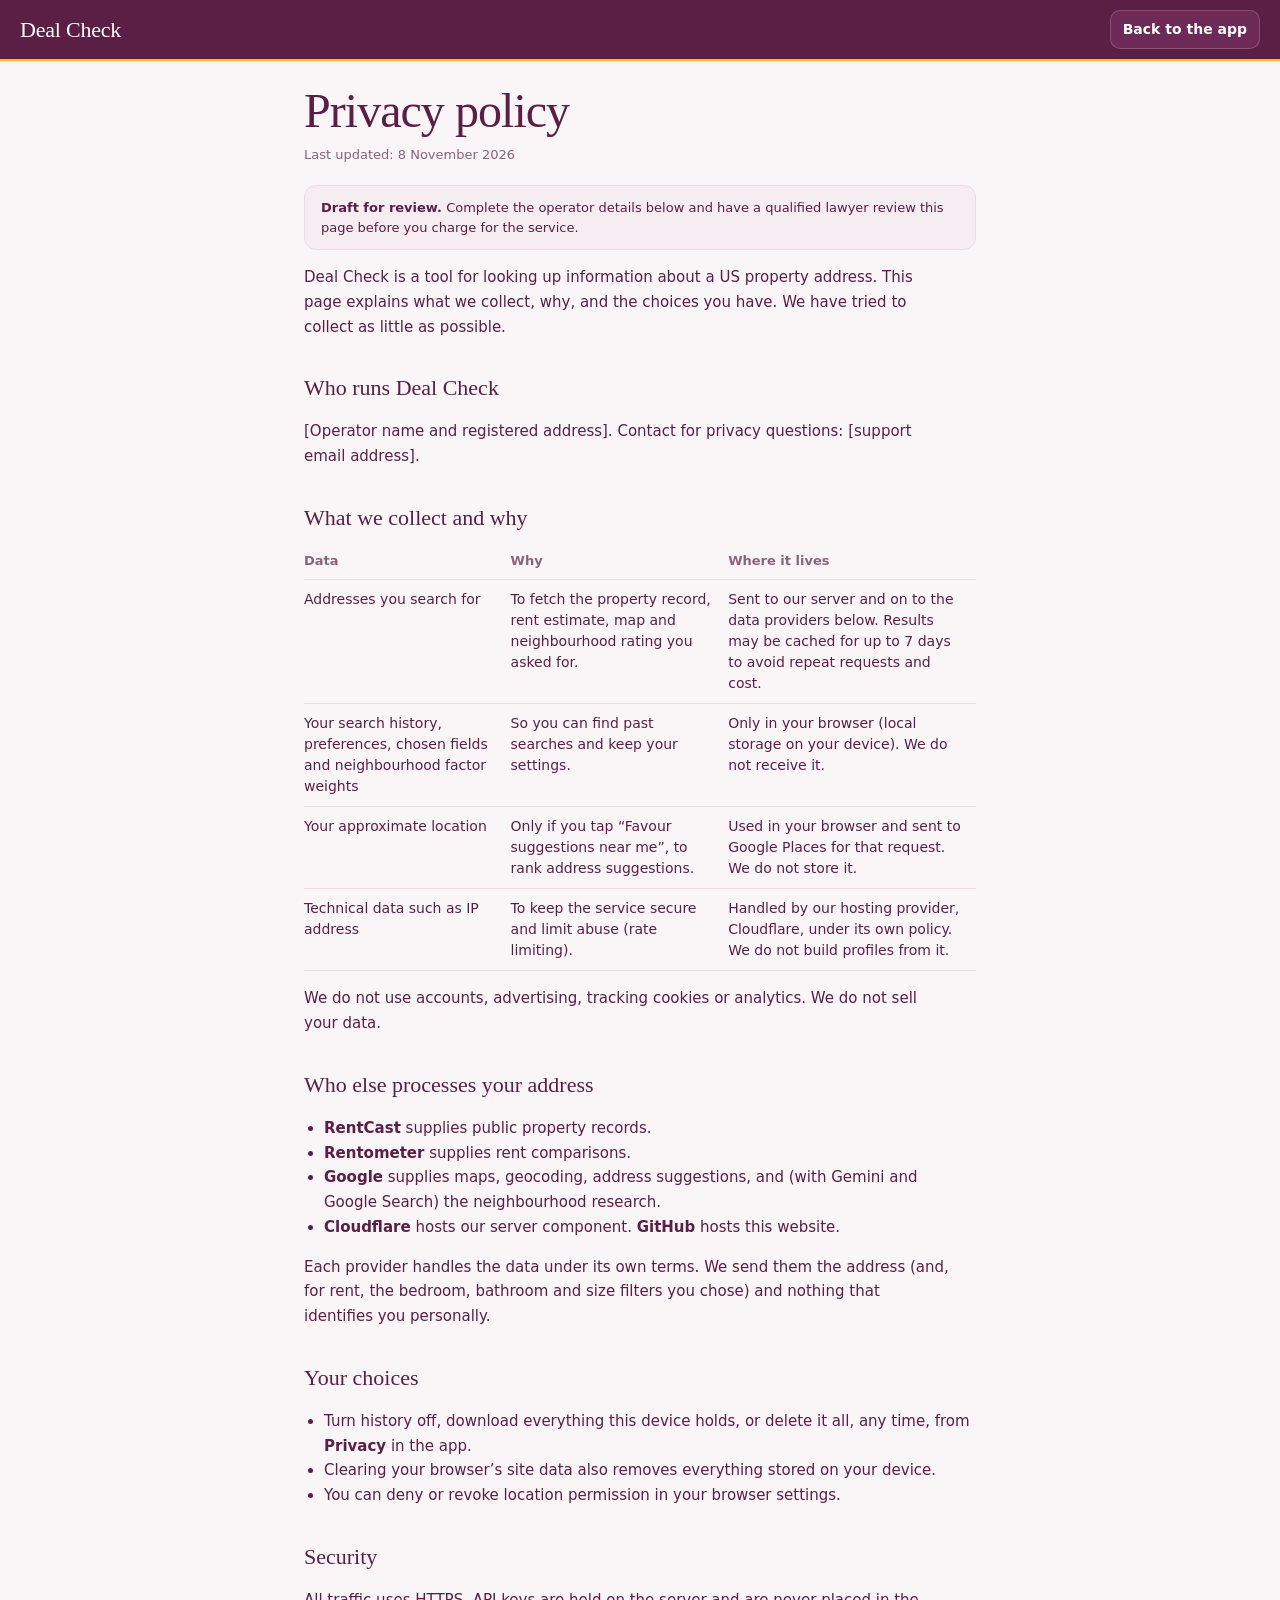
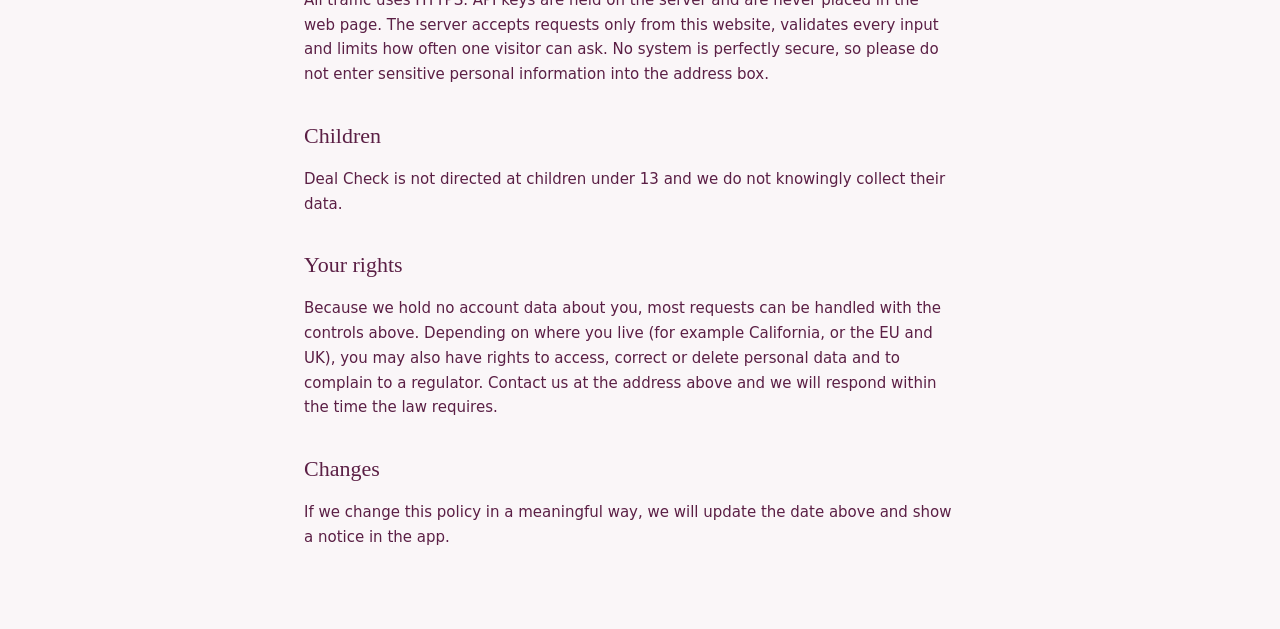
==== commit 9e94d7d7: "Brand palette: white, burgundy and gold; burgundy shades from the banner for shading Co-Authored-By:" ====
--- a/privacy.html
+++ b/privacy.html
@@ -6,7 +6,7 @@
 <meta http-equiv="Content-Security-Policy" content="default-src 'self'; style-src 'self' 'unsafe-inline' https://fonts.googleapis.com; font-src https://fonts.gstatic.com; base-uri 'self'; form-action 'none'; object-src 'none'">
 <title>Privacy policy | Deal Check</title>
 <link href="https://fonts.googleapis.com/css2?family=Hanken+Grotesk:wght@400;500;600&family=Newsreader:opsz,wght@6..72,400;6..72,500&display=swap" rel="stylesheet">
-<link rel="stylesheet" href="style.css?v=20261108j">
+<link rel="stylesheet" href="style.css?v=20261108l">
 </head>
 <body>
 <header class="bar"><a class="brand" href="./">Deal Check</a><nav><a class="btn quiet" href="./">Back to the app</a></nav></header>
--- a/style.css
+++ b/style.css
@@ -1,22 +1,15 @@
 /* Deal Check: shared styles for the app and the legal pages */
 :root {
-  /* Brand: deep plum, burgundy, gold and blush pink */
-  --plum: #251726; --burgundy: #5b1f45; --gold: #fcbd18; --gold-deep: #d1a82c; --gold-ink: #251726; --blush: #fa9ba3;
-  --paper: #f7f2f4; --surface: #ffffff; --ink: #251726; --muted: #6a5a6c;
-  --line: #e4d9e0; --accent: #8b2a62; --accent-deep: #5b1f45; --accent-ink: #ffffff;
-  --wash: #f4e9ef; --err: #b3261e; --shadow: 0 1px 2px rgba(37,23,38,.08), 0 14px 34px -14px rgba(37,23,38,.28);
-  --deep: #251726; --deep-ink: #ffffff;
+  color-scheme: light;
+  /* Brand: white, burgundy and gold */
+  --burgundy: #5b1f45; --burgundy-deep: #481830; --burgundy-shade: #3c182a; --burgundy-soft: #6e2a57; --gold: #fcbd18; --gold-deep: #d1a82c; --gold-ink: #5b1f45;
+  --paper: #faf6f8; --surface: #ffffff; --ink: #5b1f45; --muted: #8a6479;
+  --line: #eadde4; --accent: #5b1f45; --accent-deep: #481830; --accent-ink: #ffffff;
+  --wash: #f6edf2; --err: #b3261e; --shadow: 0 1px 2px rgba(91,31,69,.08), 0 14px 34px -14px rgba(91,31,69,.30);
+  --deep: #5b1f45; --deep-ink: #ffffff;
   --panel: clamp(520px, 56vw, 900px);
   --serif: "Newsreader", Georgia, "Times New Roman", serif;
   --sans: "Hanken Grotesk", system-ui, -apple-system, "Segoe UI", sans-serif;
-}
-@media (prefers-color-scheme: dark) {
-  :root {
-    --paper: #150b18; --surface: #241528; --ink: #f6eef3; --muted: #bba8bf;
-    --line: #3d2941; --accent: #fcbd18; --accent-deep: #f7d36a; --accent-ink: #251726;
-    --wash: #2d1a32; --err: #f6a39c; --shadow: 0 1px 2px rgba(0,0,0,.5), 0 14px 34px -14px rgba(0,0,0,.8);
-    --deep: #35182b;
-  }
 }
 * { box-sizing: border-box; }
 html { -webkit-text-size-adjust: 100%; }
@@ -159,7 +152,7 @@
 
 /* ---------- Dialogs ---------- */
 dialog { border: 1px solid var(--line); border-radius: 18px; padding: 0; background: var(--surface); color: var(--ink); box-shadow: var(--shadow); width: min(640px, calc(100vw - 24px)); max-height: calc(100vh - 32px); }
-dialog::backdrop { background: rgba(8,16,24,.55); }
+dialog::backdrop { background: rgba(71,23,53,.6); }
 dialog[open] { display: flex; flex-direction: column; }
 .dlg-head { display: flex; align-items: flex-start; justify-content: space-between; gap: 12px; padding: 20px 22px 8px; }
 .dlg-head h2 { font-family: var(--serif); font-weight: 500; font-size: 26px; margin: 0; letter-spacing: -.01em; }
@@ -272,7 +265,7 @@
 .kpis div { padding: 14px 18px 16px; display: flex; flex-direction: column; gap: 4px; cursor: pointer; transition: background-color .15s; }
 .kpis div:hover { background: rgba(255,255,255,.06); }
 .kpis div + div { border-left: 1px solid rgba(255,255,255,.14); }
-.kpis span { order: -1; font-size: 12px; color: rgba(234,243,241,.72); }
+.kpis span { order: -1; font-size: 12px; color: rgba(255,255,255,.78); }
 .kpis b { font-size: clamp(20px, 1.9vw, 28px); line-height: 1.1; font-weight: 400; }
 #details h2 { font-family: var(--serif); font-weight: 500; font-size: 20px; margin: 0 0 4px; }
 .panel-foot { margin-top: auto; padding-top: 8px; display: flex; gap: 14px; flex-wrap: wrap; align-items: center; }
@@ -299,29 +292,29 @@
 }
 .quad > *, .plain > * { flex-shrink: 0; }
 
-/* ===== Brand layer: plum, burgundy, gold ===== */
+/* ===== Brand layer: white, burgundy, gold ===== */
 button.primary { background: var(--gold); color: var(--gold-ink); border-color: var(--gold); }
 button.primary:hover:not(:disabled) { background: var(--gold-deep); border-color: var(--gold-deep); color: var(--gold-ink); }
 
 /* dark top bar (and dark home), with tokens scoped so inner controls stay readable */
-.bar, body.home #hero { --ink: #ffffff; --muted: #d8c6dc; --line: rgba(255,255,255,.18); --wash: rgba(255,255,255,.10); --accent: var(--gold); --accent-deep: var(--gold); --surface: #2f1a36; --paper: #251726; --accent-ink: #251726; }
+.bar, body.home #hero { --ink: #ffffff; --muted: #f0dde8; --line: rgba(255,255,255,.18); --wash: rgba(255,255,255,.10); --accent: var(--gold); --accent-deep: var(--gold); --surface: #6e2a57; --paper: #5b1f45; --accent-ink: #5b1f45; }
 .bar { color: #fff; }
 .bar .brand svg { color: var(--gold); }
-.bar .count { background: var(--gold); color: var(--plum); }
-body:not(.home) .bar { background: var(--plum); border-bottom: 2px solid var(--gold); }
-.searchbox { --ink: #251726; --muted: #6a5a6c; --line: #e4d9e0; --surface: #ffffff; --paper: #f7f2f4; --wash: #f4e9ef; --accent: #8b2a62; --accent-deep: #5b1f45; --accent-ink: #ffffff; color: #251726; }
+.bar .count { background: var(--gold); color: var(--burgundy); }
+body:not(.home) .bar { background: var(--burgundy); border-bottom: 2px solid var(--gold); }
+.searchbox { --ink: #5b1f45; --muted: #8a6479; --line: #eadde4; --surface: #ffffff; --paper: #faf6f8; --wash: #f6edf2; --accent: #5b1f45; --accent-deep: #5b1f45; --accent-ink: #ffffff; color: #5b1f45; }
 .bar .quiet:hover { background: rgba(255,255,255,.12); }
 
-body.home { background: var(--plum) url("data:image/svg+xml,%3Csvg xmlns='http://www.w3.org/2000/svg' viewBox='0 0 1400 900' preserveAspectRatio='xMidYMid slice'%3E%3Cg fill-opacity='.55'%3E%3Cpath d='M0 0L380 0 170 260z' fill='%2335182b'/%3E%3Cpath d='M380 0L760 0 560 300 170 260z' fill='%235b1f45' fill-opacity='.35'/%3E%3Cpath d='M760 0L1180 0 980 240 560 300z' fill='%2335182b'/%3E%3Cpath d='M1180 0L1400 0 1400 330 980 240z' fill='%235b1f45' fill-opacity='.4'/%3E%3Cpath d='M0 260L170 260 90 620 0 560z' fill='%235b1f45' fill-opacity='.3'/%3E%3Cpath d='M170 260L560 300 330 620 90 620z' fill='%2335182b'/%3E%3Cpath d='M560 300L980 240 900 640 330 620z' fill='%232d1530'/%3E%3Cpath d='M980 240L1400 330 1400 700 900 640z' fill='%235b1f45' fill-opacity='.3'/%3E%3Cpath d='M0 560L90 620 0 900z' fill='%2335182b'/%3E%3Cpath d='M90 620L330 620 520 900 0 900z' fill='%235b1f45' fill-opacity='.3'/%3E%3Cpath d='M330 620L900 640 760 900 520 900z' fill='%2335182b'/%3E%3Cpath d='M900 640L1400 700 1400 900 760 900z' fill='%23251726'/%3E%3C/g%3E%3Cg stroke='%23fcbd18' stroke-width='1.3' stroke-linecap='round' opacity='.55'%3E%3Cpath d='M980 240L1090 120'/%3E%3Cpath d='M900 640L1010 560'/%3E%3C/g%3E%3C/svg%3E") center / cover fixed; }
+body.home { background: var(--burgundy) url("data:image/svg+xml,%3Csvg xmlns='http://www.w3.org/2000/svg' viewBox='0 0 1400 900' preserveAspectRatio='xMidYMid slice'%3E%3Cg fill-opacity='.55'%3E%3Cpath d='M0 0L380 0 170 260z' fill='%23481830'/%3E%3Cpath d='M380 0L760 0 560 300 170 260z' fill='%236e2a57' fill-opacity='.35'/%3E%3Cpath d='M760 0L1180 0 980 240 560 300z' fill='%23481830'/%3E%3Cpath d='M1180 0L1400 0 1400 330 980 240z' fill='%236e2a57' fill-opacity='.4'/%3E%3Cpath d='M0 260L170 260 90 620 0 560z' fill='%236e2a57' fill-opacity='.3'/%3E%3Cpath d='M170 260L560 300 330 620 90 620z' fill='%233c182a'/%3E%3Cpath d='M560 300L980 240 900 640 330 620z' fill='%234e1830'/%3E%3Cpath d='M980 240L1400 330 1400 700 900 640z' fill='%236e2a57' fill-opacity='.3'/%3E%3Cpath d='M0 560L90 620 0 900z' fill='%23481830'/%3E%3Cpath d='M90 620L330 620 520 900 0 900z' fill='%236e2a57' fill-opacity='.3'/%3E%3Cpath d='M330 620L900 640 760 900 520 900z' fill='%233c182a'/%3E%3Cpath d='M900 640L1400 700 1400 900 760 900z' fill='%23481830'/%3E%3C/g%3E%3Cg stroke='%23fcbd18' stroke-width='1.3' stroke-linecap='round' opacity='.55'%3E%3Cpath d='M980 240L1090 120'/%3E%3Cpath d='M900 640L1010 560'/%3E%3C/g%3E%3C/svg%3E") center / cover fixed; }
 body.home .hero-art { color: var(--gold); }
 body.home .hero-art .house { fill: rgba(255,255,255,.08); }
 body.home .hero-art .road { stroke: rgba(255,255,255,.12); }
-body.home .hero-art .pinhole { fill: var(--plum); }
+body.home .hero-art .pinhole { fill: var(--burgundy); }
 body.home .proof div { border-top-color: rgba(252,189,24,.35); }
 body.home .proof div + div { border-left-color: rgba(255,255,255,.14); }
 body.home .hero-copy h1 { color: #fff; }
-body.home .foot-note a { color: #d8c6dc; }
-.searchbox { box-shadow: 0 18px 44px -18px rgba(0,0,0,.6); }
+body.home .foot-note a { color: #f0dde8; }
+.searchbox { box-shadow: 0 18px 44px -18px rgba(71,23,53,.55); }
 .barsearch .searchbox { box-shadow: none; }
 
 /* workspace accents */
@@ -330,10 +323,9 @@
 .kpis span { color: rgba(255,255,255,.75); }
 .callout { border-left-color: var(--gold); }
 .quad { border-top: 3px solid var(--burgundy); }
-@media (prefers-color-scheme: dark) { .quad { border-top-color: var(--gold-deep); } }
 #nrsOut .score b { color: var(--accent); }
-#notice { background: var(--plum); color: #fff; }
-#notice button:not(.linkbtn) { background: var(--gold); color: var(--plum); border-color: var(--gold); }
+#notice { background: var(--burgundy); color: #fff; }
+#notice button:not(.linkbtn) { background: var(--gold); color: var(--burgundy); border-color: var(--gold); }
 #notice .linkbtn { color: var(--gold); }
 body.home #hero { color: #ffffff; }
 body.home .proof h2 { color: #ffffff; }
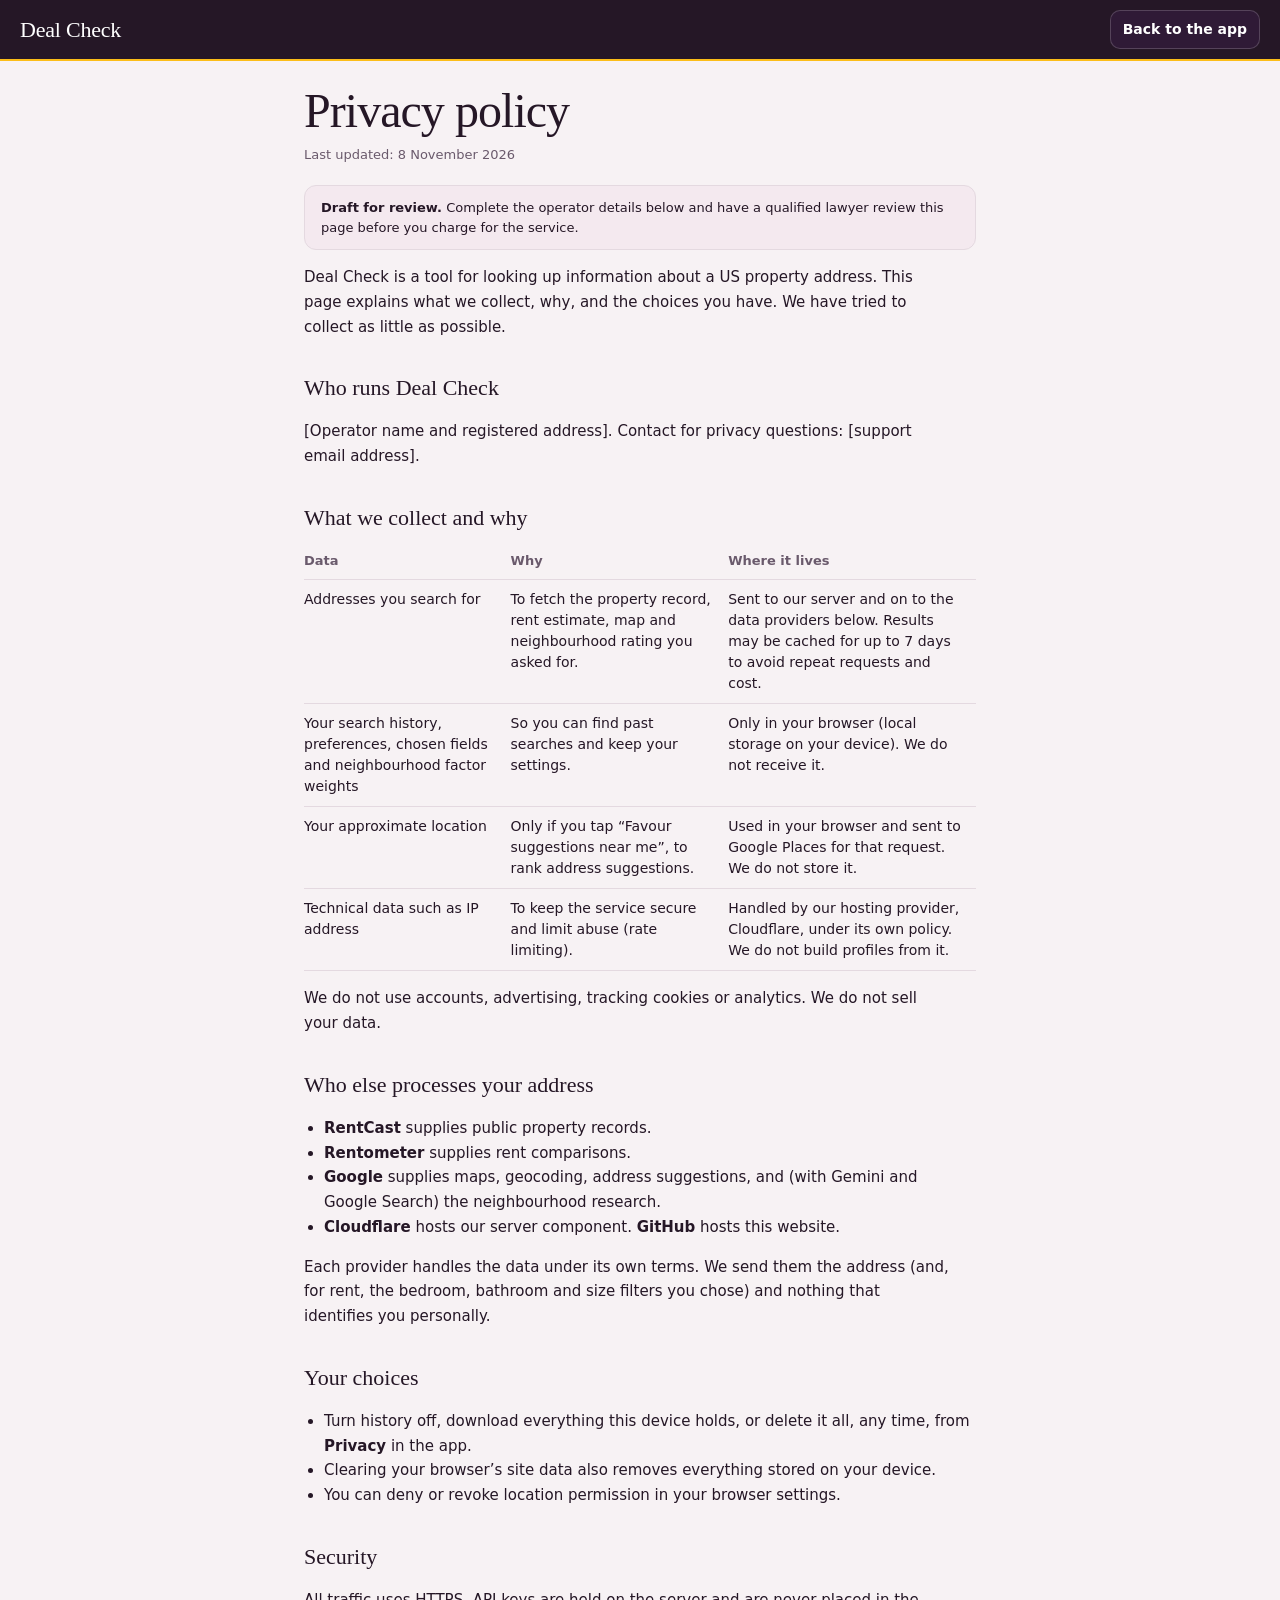
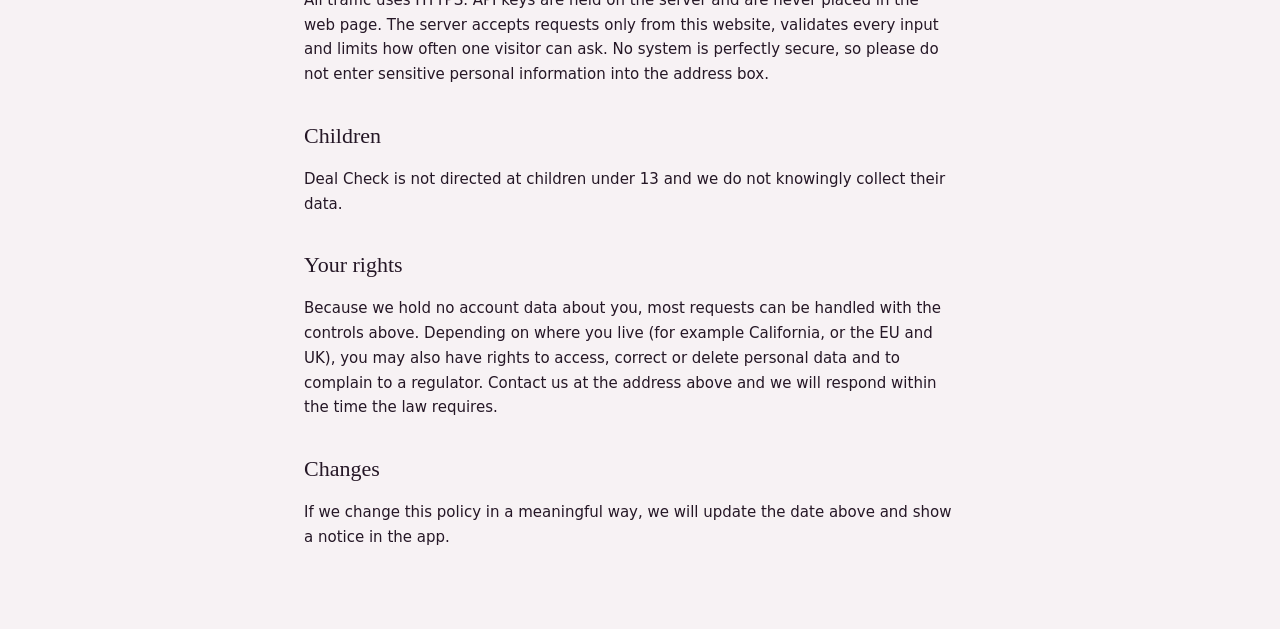
==== commit 7fd5fdb1: "Restore the plum, burgundy, gold and blush palette Co-Authored-By: Claude Sonnet 5.5 <noreply@anthro" ====
--- a/privacy.html
+++ b/privacy.html
@@ -6,7 +6,7 @@
 <meta http-equiv="Content-Security-Policy" content="default-src 'self'; style-src 'self' 'unsafe-inline' https://fonts.googleapis.com; font-src https://fonts.gstatic.com; base-uri 'self'; form-action 'none'; object-src 'none'">
 <title>Privacy policy | Deal Check</title>
 <link href="https://fonts.googleapis.com/css2?family=Hanken+Grotesk:wght@400;500;600&family=Newsreader:opsz,wght@6..72,400;6..72,500&display=swap" rel="stylesheet">
-<link rel="stylesheet" href="style.css?v=20261108l">
+<link rel="stylesheet" href="style.css?v=20261108m">
 </head>
 <body>
 <header class="bar"><a class="brand" href="./">Deal Check</a><nav><a class="btn quiet" href="./">Back to the app</a></nav></header>
--- a/style.css
+++ b/style.css
@@ -1,15 +1,22 @@
 /* Deal Check: shared styles for the app and the legal pages */
 :root {
-  color-scheme: light;
-  /* Brand: white, burgundy and gold */
-  --burgundy: #5b1f45; --burgundy-deep: #481830; --burgundy-shade: #3c182a; --burgundy-soft: #6e2a57; --gold: #fcbd18; --gold-deep: #d1a82c; --gold-ink: #5b1f45;
-  --paper: #faf6f8; --surface: #ffffff; --ink: #5b1f45; --muted: #8a6479;
-  --line: #eadde4; --accent: #5b1f45; --accent-deep: #481830; --accent-ink: #ffffff;
-  --wash: #f6edf2; --err: #b3261e; --shadow: 0 1px 2px rgba(91,31,69,.08), 0 14px 34px -14px rgba(91,31,69,.30);
-  --deep: #5b1f45; --deep-ink: #ffffff;
+  /* Brand: deep plum, burgundy, gold and blush pink */
+  --plum: #251726; --burgundy: #5b1f45; --gold: #fcbd18; --gold-deep: #d1a82c; --gold-ink: #251726; --blush: #fa9ba3;
+  --paper: #f7f2f4; --surface: #ffffff; --ink: #251726; --muted: #6a5a6c;
+  --line: #e4d9e0; --accent: #8b2a62; --accent-deep: #5b1f45; --accent-ink: #ffffff;
+  --wash: #f4e9ef; --err: #b3261e; --shadow: 0 1px 2px rgba(37,23,38,.08), 0 14px 34px -14px rgba(37,23,38,.28);
+  --deep: #251726; --deep-ink: #ffffff;
   --panel: clamp(520px, 56vw, 900px);
   --serif: "Newsreader", Georgia, "Times New Roman", serif;
   --sans: "Hanken Grotesk", system-ui, -apple-system, "Segoe UI", sans-serif;
+}
+@media (prefers-color-scheme: dark) {
+  :root {
+    --paper: #150b18; --surface: #241528; --ink: #f6eef3; --muted: #bba8bf;
+    --line: #3d2941; --accent: #fcbd18; --accent-deep: #f7d36a; --accent-ink: #251726;
+    --wash: #2d1a32; --err: #f6a39c; --shadow: 0 1px 2px rgba(0,0,0,.5), 0 14px 34px -14px rgba(0,0,0,.8);
+    --deep: #35182b;
+  }
 }
 * { box-sizing: border-box; }
 html { -webkit-text-size-adjust: 100%; }
@@ -152,7 +159,7 @@
 
 /* ---------- Dialogs ---------- */
 dialog { border: 1px solid var(--line); border-radius: 18px; padding: 0; background: var(--surface); color: var(--ink); box-shadow: var(--shadow); width: min(640px, calc(100vw - 24px)); max-height: calc(100vh - 32px); }
-dialog::backdrop { background: rgba(71,23,53,.6); }
+dialog::backdrop { background: rgba(8,16,24,.55); }
 dialog[open] { display: flex; flex-direction: column; }
 .dlg-head { display: flex; align-items: flex-start; justify-content: space-between; gap: 12px; padding: 20px 22px 8px; }
 .dlg-head h2 { font-family: var(--serif); font-weight: 500; font-size: 26px; margin: 0; letter-spacing: -.01em; }
@@ -265,7 +272,7 @@
 .kpis div { padding: 14px 18px 16px; display: flex; flex-direction: column; gap: 4px; cursor: pointer; transition: background-color .15s; }
 .kpis div:hover { background: rgba(255,255,255,.06); }
 .kpis div + div { border-left: 1px solid rgba(255,255,255,.14); }
-.kpis span { order: -1; font-size: 12px; color: rgba(255,255,255,.78); }
+.kpis span { order: -1; font-size: 12px; color: rgba(234,243,241,.72); }
 .kpis b { font-size: clamp(20px, 1.9vw, 28px); line-height: 1.1; font-weight: 400; }
 #details h2 { font-family: var(--serif); font-weight: 500; font-size: 20px; margin: 0 0 4px; }
 .panel-foot { margin-top: auto; padding-top: 8px; display: flex; gap: 14px; flex-wrap: wrap; align-items: center; }
@@ -292,29 +299,29 @@
 }
 .quad > *, .plain > * { flex-shrink: 0; }
 
-/* ===== Brand layer: white, burgundy, gold ===== */
+/* ===== Brand layer: plum, burgundy, gold ===== */
 button.primary { background: var(--gold); color: var(--gold-ink); border-color: var(--gold); }
 button.primary:hover:not(:disabled) { background: var(--gold-deep); border-color: var(--gold-deep); color: var(--gold-ink); }
 
 /* dark top bar (and dark home), with tokens scoped so inner controls stay readable */
-.bar, body.home #hero { --ink: #ffffff; --muted: #f0dde8; --line: rgba(255,255,255,.18); --wash: rgba(255,255,255,.10); --accent: var(--gold); --accent-deep: var(--gold); --surface: #6e2a57; --paper: #5b1f45; --accent-ink: #5b1f45; }
+.bar, body.home #hero { --ink: #ffffff; --muted: #d8c6dc; --line: rgba(255,255,255,.18); --wash: rgba(255,255,255,.10); --accent: var(--gold); --accent-deep: var(--gold); --surface: #2f1a36; --paper: #251726; --accent-ink: #251726; }
 .bar { color: #fff; }
 .bar .brand svg { color: var(--gold); }
-.bar .count { background: var(--gold); color: var(--burgundy); }
-body:not(.home) .bar { background: var(--burgundy); border-bottom: 2px solid var(--gold); }
-.searchbox { --ink: #5b1f45; --muted: #8a6479; --line: #eadde4; --surface: #ffffff; --paper: #faf6f8; --wash: #f6edf2; --accent: #5b1f45; --accent-deep: #5b1f45; --accent-ink: #ffffff; color: #5b1f45; }
+.bar .count { background: var(--gold); color: var(--plum); }
+body:not(.home) .bar { background: var(--plum); border-bottom: 2px solid var(--gold); }
+.searchbox { --ink: #251726; --muted: #6a5a6c; --line: #e4d9e0; --surface: #ffffff; --paper: #f7f2f4; --wash: #f4e9ef; --accent: #8b2a62; --accent-deep: #5b1f45; --accent-ink: #ffffff; color: #251726; }
 .bar .quiet:hover { background: rgba(255,255,255,.12); }
 
-body.home { background: var(--burgundy) url("data:image/svg+xml,%3Csvg xmlns='http://www.w3.org/2000/svg' viewBox='0 0 1400 900' preserveAspectRatio='xMidYMid slice'%3E%3Cg fill-opacity='.55'%3E%3Cpath d='M0 0L380 0 170 260z' fill='%23481830'/%3E%3Cpath d='M380 0L760 0 560 300 170 260z' fill='%236e2a57' fill-opacity='.35'/%3E%3Cpath d='M760 0L1180 0 980 240 560 300z' fill='%23481830'/%3E%3Cpath d='M1180 0L1400 0 1400 330 980 240z' fill='%236e2a57' fill-opacity='.4'/%3E%3Cpath d='M0 260L170 260 90 620 0 560z' fill='%236e2a57' fill-opacity='.3'/%3E%3Cpath d='M170 260L560 300 330 620 90 620z' fill='%233c182a'/%3E%3Cpath d='M560 300L980 240 900 640 330 620z' fill='%234e1830'/%3E%3Cpath d='M980 240L1400 330 1400 700 900 640z' fill='%236e2a57' fill-opacity='.3'/%3E%3Cpath d='M0 560L90 620 0 900z' fill='%23481830'/%3E%3Cpath d='M90 620L330 620 520 900 0 900z' fill='%236e2a57' fill-opacity='.3'/%3E%3Cpath d='M330 620L900 640 760 900 520 900z' fill='%233c182a'/%3E%3Cpath d='M900 640L1400 700 1400 900 760 900z' fill='%23481830'/%3E%3C/g%3E%3Cg stroke='%23fcbd18' stroke-width='1.3' stroke-linecap='round' opacity='.55'%3E%3Cpath d='M980 240L1090 120'/%3E%3Cpath d='M900 640L1010 560'/%3E%3C/g%3E%3C/svg%3E") center / cover fixed; }
+body.home { background: var(--plum) url("data:image/svg+xml,%3Csvg xmlns='http://www.w3.org/2000/svg' viewBox='0 0 1400 900' preserveAspectRatio='xMidYMid slice'%3E%3Cg fill-opacity='.55'%3E%3Cpath d='M0 0L380 0 170 260z' fill='%2335182b'/%3E%3Cpath d='M380 0L760 0 560 300 170 260z' fill='%235b1f45' fill-opacity='.35'/%3E%3Cpath d='M760 0L1180 0 980 240 560 300z' fill='%2335182b'/%3E%3Cpath d='M1180 0L1400 0 1400 330 980 240z' fill='%235b1f45' fill-opacity='.4'/%3E%3Cpath d='M0 260L170 260 90 620 0 560z' fill='%235b1f45' fill-opacity='.3'/%3E%3Cpath d='M170 260L560 300 330 620 90 620z' fill='%2335182b'/%3E%3Cpath d='M560 300L980 240 900 640 330 620z' fill='%232d1530'/%3E%3Cpath d='M980 240L1400 330 1400 700 900 640z' fill='%235b1f45' fill-opacity='.3'/%3E%3Cpath d='M0 560L90 620 0 900z' fill='%2335182b'/%3E%3Cpath d='M90 620L330 620 520 900 0 900z' fill='%235b1f45' fill-opacity='.3'/%3E%3Cpath d='M330 620L900 640 760 900 520 900z' fill='%2335182b'/%3E%3Cpath d='M900 640L1400 700 1400 900 760 900z' fill='%23251726'/%3E%3C/g%3E%3Cg stroke='%23fcbd18' stroke-width='1.3' stroke-linecap='round' opacity='.55'%3E%3Cpath d='M980 240L1090 120'/%3E%3Cpath d='M900 640L1010 560'/%3E%3C/g%3E%3C/svg%3E") center / cover fixed; }
 body.home .hero-art { color: var(--gold); }
 body.home .hero-art .house { fill: rgba(255,255,255,.08); }
 body.home .hero-art .road { stroke: rgba(255,255,255,.12); }
-body.home .hero-art .pinhole { fill: var(--burgundy); }
+body.home .hero-art .pinhole { fill: var(--plum); }
 body.home .proof div { border-top-color: rgba(252,189,24,.35); }
 body.home .proof div + div { border-left-color: rgba(255,255,255,.14); }
 body.home .hero-copy h1 { color: #fff; }
-body.home .foot-note a { color: #f0dde8; }
-.searchbox { box-shadow: 0 18px 44px -18px rgba(71,23,53,.55); }
+body.home .foot-note a { color: #d8c6dc; }
+.searchbox { box-shadow: 0 18px 44px -18px rgba(0,0,0,.6); }
 .barsearch .searchbox { box-shadow: none; }
 
 /* workspace accents */
@@ -323,9 +330,10 @@
 .kpis span { color: rgba(255,255,255,.75); }
 .callout { border-left-color: var(--gold); }
 .quad { border-top: 3px solid var(--burgundy); }
+@media (prefers-color-scheme: dark) { .quad { border-top-color: var(--gold-deep); } }
 #nrsOut .score b { color: var(--accent); }
-#notice { background: var(--burgundy); color: #fff; }
-#notice button:not(.linkbtn) { background: var(--gold); color: var(--burgundy); border-color: var(--gold); }
+#notice { background: var(--plum); color: #fff; }
+#notice button:not(.linkbtn) { background: var(--gold); color: var(--plum); border-color: var(--gold); }
 #notice .linkbtn { color: var(--gold); }
 body.home #hero { color: #ffffff; }
 body.home .proof h2 { color: #ffffff; }
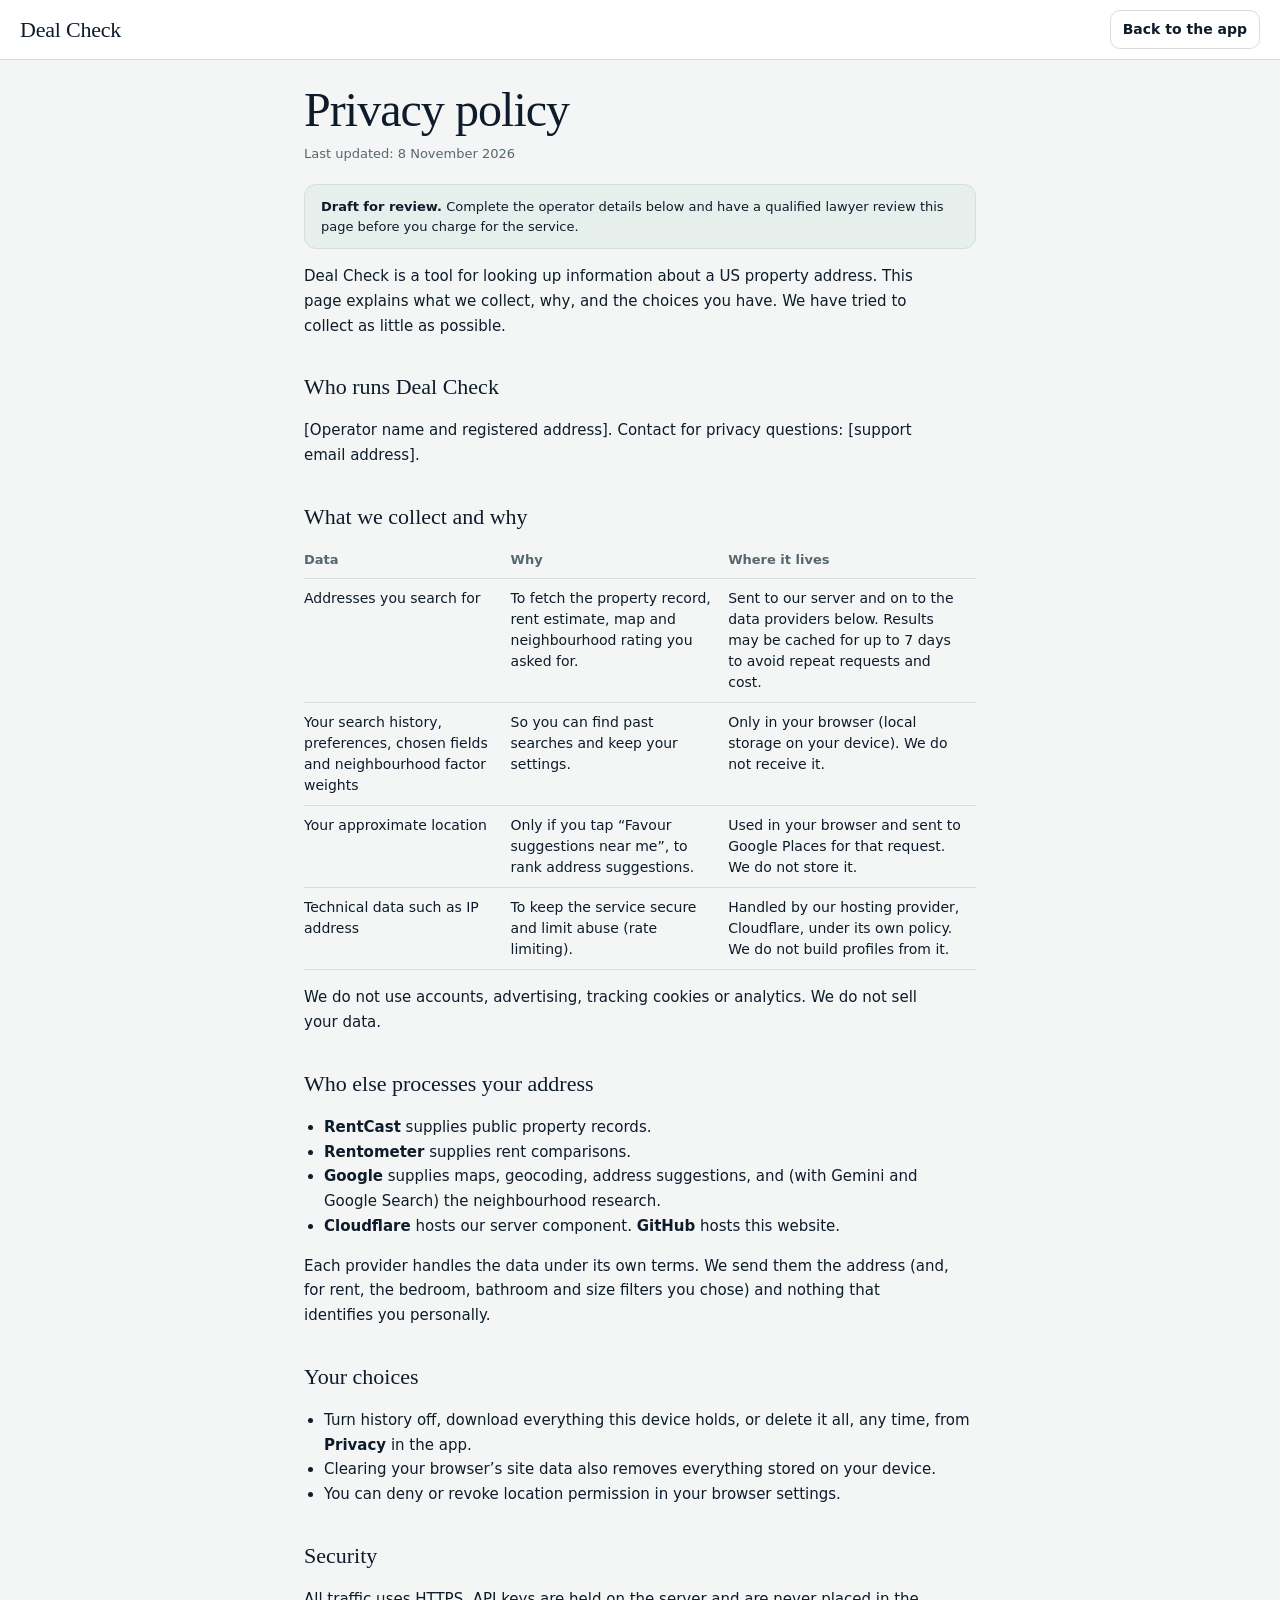
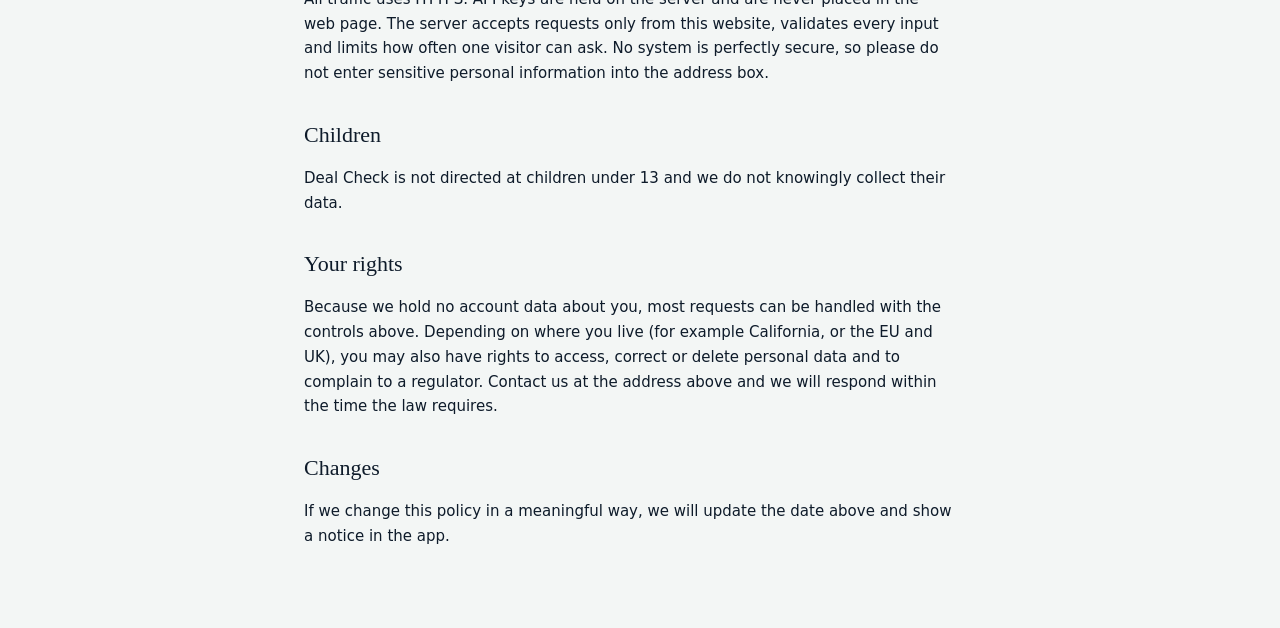
==== commit 16df9946: "Revert to the original verdigris palette and remove the brand colours Co-Authored-By: Claude Sonnet " ====
--- a/privacy.html
+++ b/privacy.html
@@ -6,7 +6,7 @@
 <meta http-equiv="Content-Security-Policy" content="default-src 'self'; style-src 'self' 'unsafe-inline' https://fonts.googleapis.com; font-src https://fonts.gstatic.com; base-uri 'self'; form-action 'none'; object-src 'none'">
 <title>Privacy policy | Deal Check</title>
 <link href="https://fonts.googleapis.com/css2?family=Hanken+Grotesk:wght@400;500;600&family=Newsreader:opsz,wght@6..72,400;6..72,500&display=swap" rel="stylesheet">
-<link rel="stylesheet" href="style.css?v=20261108m">
+<link rel="stylesheet" href="style.css?v=20261108n">
 </head>
 <body>
 <header class="bar"><a class="brand" href="./">Deal Check</a><nav><a class="btn quiet" href="./">Back to the app</a></nav></header>
--- a/style.css
+++ b/style.css
@@ -1,21 +1,18 @@
 /* Deal Check: shared styles for the app and the legal pages */
 :root {
-  /* Brand: deep plum, burgundy, gold and blush pink */
-  --plum: #251726; --burgundy: #5b1f45; --gold: #fcbd18; --gold-deep: #d1a82c; --gold-ink: #251726; --blush: #fa9ba3;
-  --paper: #f7f2f4; --surface: #ffffff; --ink: #251726; --muted: #6a5a6c;
-  --line: #e4d9e0; --accent: #8b2a62; --accent-deep: #5b1f45; --accent-ink: #ffffff;
-  --wash: #f4e9ef; --err: #b3261e; --shadow: 0 1px 2px rgba(37,23,38,.08), 0 14px 34px -14px rgba(37,23,38,.28);
-  --deep: #251726; --deep-ink: #ffffff;
+  --paper: #f3f6f5; --surface: #ffffff; --ink: #0e1b2a; --muted: #566770;
+  --line: #d6dedd; --accent: #17695f; --accent-deep: #0c3f3a; --accent-ink: #ffffff;
+  --wash: #e7efed; --err: #a8261c; --shadow: 0 1px 2px rgba(14,27,42,.06), 0 12px 32px -12px rgba(14,27,42,.22);
   --panel: clamp(520px, 56vw, 900px);
+  --deep: #0d2b2e; --deep-ink: #eaf3f1;
   --serif: "Newsreader", Georgia, "Times New Roman", serif;
   --sans: "Hanken Grotesk", system-ui, -apple-system, "Segoe UI", sans-serif;
 }
 @media (prefers-color-scheme: dark) {
   :root {
-    --paper: #150b18; --surface: #241528; --ink: #f6eef3; --muted: #bba8bf;
-    --line: #3d2941; --accent: #fcbd18; --accent-deep: #f7d36a; --accent-ink: #251726;
-    --wash: #2d1a32; --err: #f6a39c; --shadow: 0 1px 2px rgba(0,0,0,.5), 0 14px 34px -14px rgba(0,0,0,.8);
-    --deep: #35182b;
+    --paper: #0a1218; --surface: #111c24; --ink: #e8efee; --muted: #93a6ad;
+    --line: #25343d; --accent: #5cc2b3; --accent-deep: #8fd8cc; --accent-ink: #062320;
+    --wash: #15242c; --err: #f1978e; --shadow: 0 1px 2px rgba(0,0,0,.4), 0 12px 32px -12px rgba(0,0,0,.7);
   }
 }
 * { box-sizing: border-box; }
@@ -298,42 +295,3 @@
   .kpis b { white-space: normal; }
 }
 .quad > *, .plain > * { flex-shrink: 0; }
-
-/* ===== Brand layer: plum, burgundy, gold ===== */
-button.primary { background: var(--gold); color: var(--gold-ink); border-color: var(--gold); }
-button.primary:hover:not(:disabled) { background: var(--gold-deep); border-color: var(--gold-deep); color: var(--gold-ink); }
-
-/* dark top bar (and dark home), with tokens scoped so inner controls stay readable */
-.bar, body.home #hero { --ink: #ffffff; --muted: #d8c6dc; --line: rgba(255,255,255,.18); --wash: rgba(255,255,255,.10); --accent: var(--gold); --accent-deep: var(--gold); --surface: #2f1a36; --paper: #251726; --accent-ink: #251726; }
-.bar { color: #fff; }
-.bar .brand svg { color: var(--gold); }
-.bar .count { background: var(--gold); color: var(--plum); }
-body:not(.home) .bar { background: var(--plum); border-bottom: 2px solid var(--gold); }
-.searchbox { --ink: #251726; --muted: #6a5a6c; --line: #e4d9e0; --surface: #ffffff; --paper: #f7f2f4; --wash: #f4e9ef; --accent: #8b2a62; --accent-deep: #5b1f45; --accent-ink: #ffffff; color: #251726; }
-.bar .quiet:hover { background: rgba(255,255,255,.12); }
-
-body.home { background: var(--plum) url("data:image/svg+xml,%3Csvg xmlns='http://www.w3.org/2000/svg' viewBox='0 0 1400 900' preserveAspectRatio='xMidYMid slice'%3E%3Cg fill-opacity='.55'%3E%3Cpath d='M0 0L380 0 170 260z' fill='%2335182b'/%3E%3Cpath d='M380 0L760 0 560 300 170 260z' fill='%235b1f45' fill-opacity='.35'/%3E%3Cpath d='M760 0L1180 0 980 240 560 300z' fill='%2335182b'/%3E%3Cpath d='M1180 0L1400 0 1400 330 980 240z' fill='%235b1f45' fill-opacity='.4'/%3E%3Cpath d='M0 260L170 260 90 620 0 560z' fill='%235b1f45' fill-opacity='.3'/%3E%3Cpath d='M170 260L560 300 330 620 90 620z' fill='%2335182b'/%3E%3Cpath d='M560 300L980 240 900 640 330 620z' fill='%232d1530'/%3E%3Cpath d='M980 240L1400 330 1400 700 900 640z' fill='%235b1f45' fill-opacity='.3'/%3E%3Cpath d='M0 560L90 620 0 900z' fill='%2335182b'/%3E%3Cpath d='M90 620L330 620 520 900 0 900z' fill='%235b1f45' fill-opacity='.3'/%3E%3Cpath d='M330 620L900 640 760 900 520 900z' fill='%2335182b'/%3E%3Cpath d='M900 640L1400 700 1400 900 760 900z' fill='%23251726'/%3E%3C/g%3E%3Cg stroke='%23fcbd18' stroke-width='1.3' stroke-linecap='round' opacity='.55'%3E%3Cpath d='M980 240L1090 120'/%3E%3Cpath d='M900 640L1010 560'/%3E%3C/g%3E%3C/svg%3E") center / cover fixed; }
-body.home .hero-art { color: var(--gold); }
-body.home .hero-art .house { fill: rgba(255,255,255,.08); }
-body.home .hero-art .road { stroke: rgba(255,255,255,.12); }
-body.home .hero-art .pinhole { fill: var(--plum); }
-body.home .proof div { border-top-color: rgba(252,189,24,.35); }
-body.home .proof div + div { border-left-color: rgba(255,255,255,.14); }
-body.home .hero-copy h1 { color: #fff; }
-body.home .foot-note a { color: #d8c6dc; }
-.searchbox { box-shadow: 0 18px 44px -18px rgba(0,0,0,.6); }
-.barsearch .searchbox { box-shadow: none; }
-
-/* workspace accents */
-body:not(.home) .kpis { background: var(--deep); }
-.kpis b { color: var(--gold); }
-.kpis span { color: rgba(255,255,255,.75); }
-.callout { border-left-color: var(--gold); }
-.quad { border-top: 3px solid var(--burgundy); }
-@media (prefers-color-scheme: dark) { .quad { border-top-color: var(--gold-deep); } }
-#nrsOut .score b { color: var(--accent); }
-#notice { background: var(--plum); color: #fff; }
-#notice button:not(.linkbtn) { background: var(--gold); color: var(--plum); border-color: var(--gold); }
-#notice .linkbtn { color: var(--gold); }
-body.home #hero { color: #ffffff; }
-body.home .proof h2 { color: #ffffff; }
